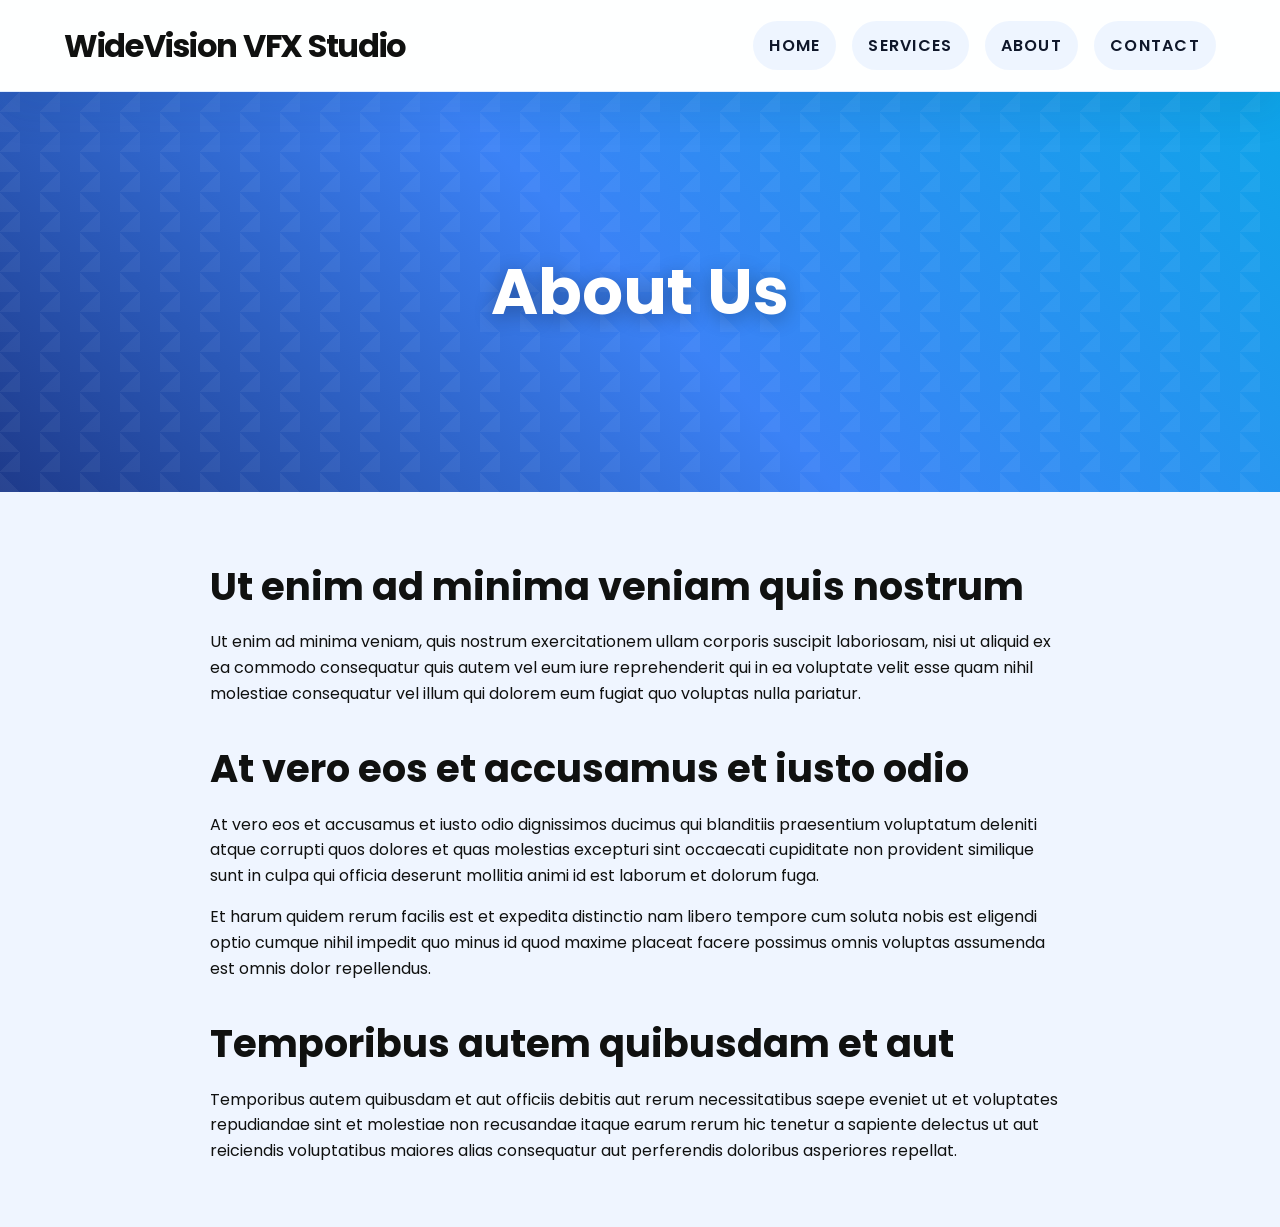
==== about.html @ 50a1d249 "Added content to about page and contact pages, added new services page added new dynamic elemenst to" ====
<!DOCTYPE html>
<html lang="en">
<head>
  <meta charset="UTF-8">
  <meta name="viewport" content="width=device-width, initial-scale=1.0">
  <title>About - WideVision VFX Studio</title>
  <link rel="stylesheet" href="style.css">
</head>
<body>
  <header class="site-header">
    <div class="header-container">
      <h1>WideVision VFX Studio</h1>
      <nav class="nav-menu">
        <ul>
          <li><a href="main.html">Home</a></li>
          <li><a href="services.html">Services</a></li>
          <li><a href="about.html">About</a></li>
          <li><a href="contact.html">Contact</a></li>
        </ul>
      </nav>
    </div>
  </header>

  <section class="hero-section about-hero">
    <div class="hero-pattern"></div>
    <div class="hero-content">
      <h1>About Us</h1>
    </div>
  </section>

  <div class="main-container">
    <section class="content-section">
      <h2>Ut enim ad minima veniam quis nostrum</h2>
      <p>Ut enim ad minima veniam, quis nostrum exercitationem ullam corporis suscipit laboriosam, nisi ut aliquid ex ea commodo consequatur quis autem vel eum iure reprehenderit qui in ea voluptate velit esse quam nihil molestiae consequatur vel illum qui dolorem eum fugiat quo voluptas nulla pariatur.</p>
    </section>

    <section class="content-section">
      <h2>At vero eos et accusamus et iusto odio</h2>
      <p>At vero eos et accusamus et iusto odio dignissimos ducimus qui blanditiis praesentium voluptatum deleniti atque corrupti quos dolores et quas molestias excepturi sint occaecati cupiditate non provident similique sunt in culpa qui officia deserunt mollitia animi id est laborum et dolorum fuga.</p>
      <p>Et harum quidem rerum facilis est et expedita distinctio nam libero tempore cum soluta nobis est eligendi optio cumque nihil impedit quo minus id quod maxime placeat facere possimus omnis voluptas assumenda est omnis dolor repellendus.</p>
    </section>

    <section class="content-section">
      <h2>Temporibus autem quibusdam et aut</h2>
      <p>Temporibus autem quibusdam et aut officiis debitis aut rerum necessitatibus saepe eveniet ut et voluptates repudiandae sint et molestiae non recusandae itaque earum rerum hic tenetur a sapiente delectus ut aut reiciendis voluptatibus maiores alias consequatur aut perferendis doloribus asperiores repellat.</p>
    </section>
  </div>
</body>
</html>
---- style.css ----
/* Base stylesheet for main.html */

@import url('https://fonts.googleapis.com/css2?family=Poppins:wght@400;500;600;700&display=swap');

/* Global page settings */
:root {
  --bg-color: #EFF5FF;
  --text-color: #101110;
  --accent-color: #3b82f6;
  --surface-color: #ffffff;
  --surface-soft: #f8fbff;
  --border-color: #d6e4f0;
}

/* Reset margins and set base font */
html {
  box-sizing: border-box;
}
*, *::before, *::after {
  box-sizing: inherit;
}

body {
  margin: 0;
  font-family: 'Poppins', system-ui, -apple-system, BlinkMacSystemFont, "Segoe UI", sans-serif;
  line-height: 1.6;
  background: var(--bg-color);
  color: var(--text-color);
  min-height: 100vh;
}

/* Header with title and navigation */
.site-header {
  position: sticky;
  top: 0;
  z-index: 20;
  background: rgba(255, 255, 255, 0.92);
  backdrop-filter: saturate(180%) blur(16px);
  border-bottom: 1px solid rgba(59, 130, 246, 0.15);
  box-shadow: 0 20px 40px rgba(16, 42, 67, 0.08);
}

.content-section {
  margin-bottom: 2rem;
}

.content-section h2 {
  font-size: clamp(1.75rem, 3vw, 2.5rem);
  margin-bottom: 0.75rem;
}



.header-container {
  max-width: 1200px;
  margin: 0 auto;
  padding: 1.25rem 1.5rem;
  display: flex;
  justify-content: space-between;
  align-items: center;
  gap: 1.5rem;
}

.site-header h1 {
  margin: 0;
  font-size: clamp(1.9rem, 2.5vw, 2.7rem);
  font-weight: 700;
  letter-spacing: -0.04em;
}

/* Navigation menu */
.nav-menu ul {
  list-style: none;
  margin: 0;
  padding: 0;
  display: flex;
  gap: 1rem;
  flex-wrap: wrap;
}

.nav-menu a {
  display: inline-flex;
  align-items: center;
  padding: 0.75rem 1rem;
  border-radius: 999px;
  font-weight: 600;
  text-transform: uppercase;
  letter-spacing: 0.08em;
  color: #0f172a;
  background: rgba(59, 130, 246, 0.08);
  transition: transform 0.2s ease, background-color 0.2s ease, color 0.2s ease;
}

.nav-menu a:hover,
.nav-menu a:focus {
  color: var(--accent-color);
  background: rgba(59, 130, 246, 0.16);
  transform: translateY(-1px);
  text-decoration: none;
}

.nav-menu a:active {
  transform: translateY(0);
}

/* Full-width video section */
.video-section {
  width: 100%;
  background: #000;
  padding: 0;
  margin: 0;
}

.video-section video {
  display: block;
  width: 100%;
  height: auto;
}

/* Hero sections with unique visuals */
.hero-section {
  position: relative;
  width: 100%;
  height: 400px;
  display: flex;
  align-items: center;
  justify-content: center;
  overflow: hidden;
  margin: 0;
  padding: 0;
}

.hero-content {
  position: relative;
  z-index: 2;
  text-align: center;
}

.hero-content h1 {
  color: white;
  font-size: clamp(2.5rem, 6vw, 4rem);
  text-shadow: 0 4px 20px rgba(0, 0, 0, 0.3);
  margin: 0;
}

/* Services page gradient */
.services-hero {
  background: linear-gradient(135deg, #667eea 0%, #764ba2 50%, #f093fb 100%);
}

.services-hero .hero-gradient {
  position: absolute;
  top: 0;
  left: 0;
  width: 100%;
  height: 100%;
  background: 
    radial-gradient(circle at 20% 50%, rgba(255,255,255,0.1) 0%, transparent 50%),
    radial-gradient(circle at 80% 80%, rgba(255,255,255,0.1) 0%, transparent 50%);
  animation: float 6s ease-in-out infinite;
}

/* About page pattern */
.about-hero {
  background: linear-gradient(45deg, #1e3a8a 0%, #3b82f6 50%, #0ea5e9 100%);
}

.about-hero .hero-pattern {
  position: absolute;
  top: 0;
  left: 0;
  width: 100%;
  height: 100%;
  background-image: 
    linear-gradient(45deg, rgba(255,255,255,0.05) 25%, transparent 25%),
    linear-gradient(-45deg, rgba(255,255,255,0.05) 25%, transparent 25%);
  background-size: 40px 40px;
  background-position: 0 0, 20px 20px;
  animation: slide 20s linear infinite;
}

/* Contact page mesh gradient */
.contact-hero {
  background: linear-gradient(135deg, #f093fb 0%, #f5576c 50%, #4facfe 100%);
}

.contact-hero .hero-mesh {
  position: absolute;
  top: 0;
  left: 0;
  width: 100%;
  height: 100%;
  background: 
    radial-gradient(circle at 25% 25%, rgba(255,255,255,0.15) 0%, transparent 50%),
    radial-gradient(circle at 75% 75%, rgba(255,255,255,0.15) 0%, transparent 50%),
    radial-gradient(circle at 50% 50%, rgba(0,0,0,0.1) 0%, transparent 40%);
  animation: pulse 8s ease-in-out infinite;
}

/* Animations */
@keyframes float {
  0%, 100% { transform: translateY(0px); }
  50% { transform: translateY(-20px); }
}

@keyframes slide {
  0% { background-position: 0 0, 20px 20px; }
  100% { background-position: 40px 40px, 60px 60px; }
}

@keyframes pulse {
  0%, 100% { opacity: 1; }
  50% { opacity: 0.95; }
}

/* Page container for centered content */
.main-container {
  max-width: 900px;
  margin: 0 auto;
  padding: 2rem 1.25rem;
}

/* Heading styles */
h1 {
  font-size: clamp(2rem, 4vw, 3rem);
  margin-top: 0;
  margin-bottom: 0.75rem;
}

p {
  margin-top: 0;
  margin-bottom: 1rem;
}

/* Example card section */
.card {
  background: var(--surface-color);
  border: 1px solid var(--border-color);
  border-radius: 16px;
  box-shadow: 0 8px 24px rgba(16, 42, 67, 0.08);
  padding: 1.5rem;
}

/* Link styling */
a {
  color: var(--accent-color);
  text-decoration: none;
}
a:hover,
a:focus {
  text-decoration: underline;
}

/* Utility helpers: add more as needed */
.text-center {
  text-align: center;
}

/* Add new section styles by using a class name and a comment */
/* Example: .new-section { ... } */
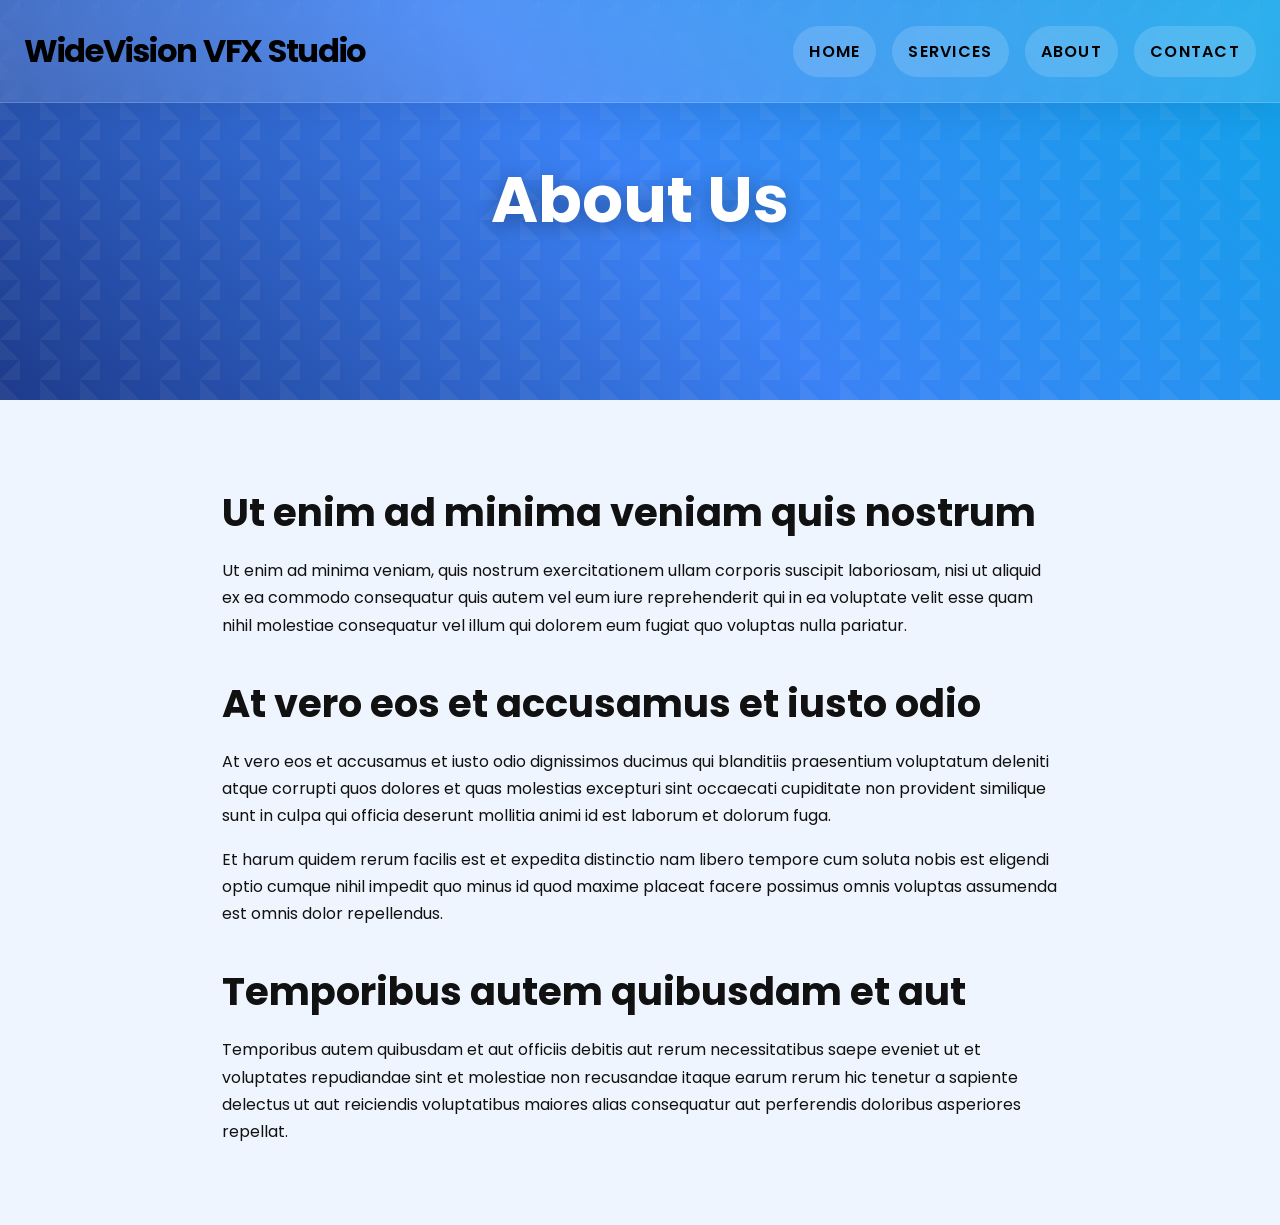
==== commit 825cff64: "added an actual background video to the website changed the quote font fixed spacing and made genera" ====
--- a/about.html
+++ b/about.html
@@ -45,5 +45,6 @@
       <p>Temporibus autem quibusdam et aut officiis debitis aut rerum necessitatibus saepe eveniet ut et voluptates repudiandae sint et molestiae non recusandae itaque earum rerum hic tenetur a sapiente delectus ut aut reiciendis voluptatibus maiores alias consequatur aut perferendis doloribus asperiores repellat.</p>
     </section>
   </div>
+  <script src="script.js"></script>
 </body>
 </html>
--- a/style.css
+++ b/style.css
@@ -1,6 +1,8 @@
 /* Base stylesheet for main.html */
 
 @import url('https://fonts.googleapis.com/css2?family=Poppins:wght@400;500;600;700&display=swap');
+@import url('https://fonts.googleapis.com/css2?family=Montserrat:wght@400;600;700;800&display=swap');
+@import url('https://fonts.googleapis.com/css2?family=Merriweather:ital,wght@0,400;0,700;1,400&display=swap');
 
 /* Global page settings */
 :root {
@@ -23,7 +25,7 @@
 body {
   margin: 0;
   font-family: 'Poppins', system-ui, -apple-system, BlinkMacSystemFont, "Segoe UI", sans-serif;
-  line-height: 1.6;
+  line-height: 1.7;
   background: var(--bg-color);
   color: var(--text-color);
   min-height: 100vh;
@@ -31,13 +33,16 @@
 
 /* Header with title and navigation */
 .site-header {
-  position: sticky;
-  top: 0;
+  position: fixed;
+  top: 0;
+  left: 0;
+  right: 0;
   z-index: 20;
-  background: rgba(255, 255, 255, 0.92);
-  backdrop-filter: saturate(180%) blur(16px);
-  border-bottom: 1px solid rgba(59, 130, 246, 0.15);
-  box-shadow: 0 20px 40px rgba(16, 42, 67, 0.08);
+  background: rgba(255, 255, 255, 0.12);
+  backdrop-filter: blur(12px);
+  border-bottom: 1px solid rgba(255, 255, 255, 0.18);
+  box-shadow: 0 10px 30px rgba(15, 23, 42, 0.08);
+  padding: 1.5rem 0;
 }
 
 .content-section {
@@ -52,13 +57,34 @@
 
 
 .header-container {
-  max-width: 1200px;
-  margin: 0 auto;
-  padding: 1.25rem 1.5rem;
+  width: 100%;
+  margin: 0;
+  padding: 0 1.5rem;
   display: flex;
   justify-content: space-between;
   align-items: center;
   gap: 1.5rem;
+}
+
+.brand {
+  display: flex;
+  align-items: center;
+  gap: 0.85rem;
+}
+
+.site-logo {
+  width: 52px;
+  height: auto;
+  display: block;
+}
+
+.nav-menu ul {
+  list-style: none;
+  margin: 0;
+  padding: 0;
+  display: flex;
+  gap: 1.8rem;
+  flex-wrap: wrap;
 }
 
 .site-header h1 {
@@ -66,6 +92,7 @@
   font-size: clamp(1.9rem, 2.5vw, 2.7rem);
   font-weight: 700;
   letter-spacing: -0.04em;
+  color: #000000;
 }
 
 /* Navigation menu */
@@ -86,15 +113,15 @@
   font-weight: 600;
   text-transform: uppercase;
   letter-spacing: 0.08em;
-  color: #0f172a;
-  background: rgba(59, 130, 246, 0.08);
+  color: #000000;
+  background: rgba(255, 255, 255, 0.15);
   transition: transform 0.2s ease, background-color 0.2s ease, color 0.2s ease;
 }
 
 .nav-menu a:hover,
 .nav-menu a:focus {
-  color: var(--accent-color);
-  background: rgba(59, 130, 246, 0.16);
+  color: #000000;
+  background: rgba(255, 255, 255, 0.25);
   transform: translateY(-1px);
   text-decoration: none;
 }
@@ -105,16 +132,60 @@
 
 /* Full-width video section */
 .video-section {
+  position: relative;
   width: 100%;
   background: #000;
   padding: 0;
   margin: 0;
+  display: flex;
+  align-items: center;
+  justify-content: center;
 }
 
 .video-section video {
   display: block;
   width: 100%;
   height: auto;
+}
+
+.video-overlay {
+  position: absolute;
+  top: 0;
+  left: 0;
+  width: 100%;
+  height: 100%;
+  display: flex;
+  align-items: center;
+  justify-content: flex-start;
+  pointer-events: none;
+  padding-left: 5%;
+}
+
+.overlay-text {
+  text-align: left;
+  color: #000000;
+  font-size: clamp(1.5rem, 5vw, 3rem);
+  font-weight: 900;
+  font-family: 'Montserrat', sans-serif;
+  text-shadow: 
+    -2px -2px 0 rgba(255, 255, 255, 0.6),
+    2px -2px 0 rgba(255, 255, 255, 0.6),
+    -2px 2px 0 rgba(255, 255, 255, 0.6),
+    2px 2px 0 rgba(255, 255, 255, 0.6),
+    0 4px 12px rgba(0, 0, 0, 0.3);
+  -webkit-text-stroke: 1px rgba(255, 255, 255, 0.4);
+  padding: 0;
+  max-width: 50%;
+  line-height: 1.6;
+  pointer-events: auto;
+  letter-spacing: 0.02em;
+}
+
+.overlay-text p {
+  margin: 0;
+  font-style: italic;
+  font-weight: 500;
+  font-family: Tahoma, sans-serif;
 }
 
 /* Hero sections with unique visuals */
@@ -217,14 +288,14 @@
 .main-container {
   max-width: 900px;
   margin: 0 auto;
-  padding: 2rem 1.25rem;
+  padding: 3rem 2rem;
 }
 
 /* Heading styles */
 h1 {
-  font-size: clamp(2rem, 4vw, 3rem);
+  font-size: clamp(2.25rem, 4vw, 3.2rem);
   margin-top: 0;
-  margin-bottom: 0.75rem;
+  margin-bottom: 1rem;
 }
 
 p {
@@ -251,6 +322,22 @@
   text-decoration: underline;
 }
 
+button,
+.button,
+.nav-menu a {
+  cursor: pointer;
+}
+
+.hover-active {
+  transform: translateY(-2px) scale(1.01);
+  box-shadow: 0 14px 28px rgba(0, 0, 0, 0.14);
+}
+
+.nav-menu a.hover-active {
+  background: rgba(59, 130, 246, 0.22);
+  color: #111827;
+}
+
 /* Utility helpers: add more as needed */
 .text-center {
   text-align: center;
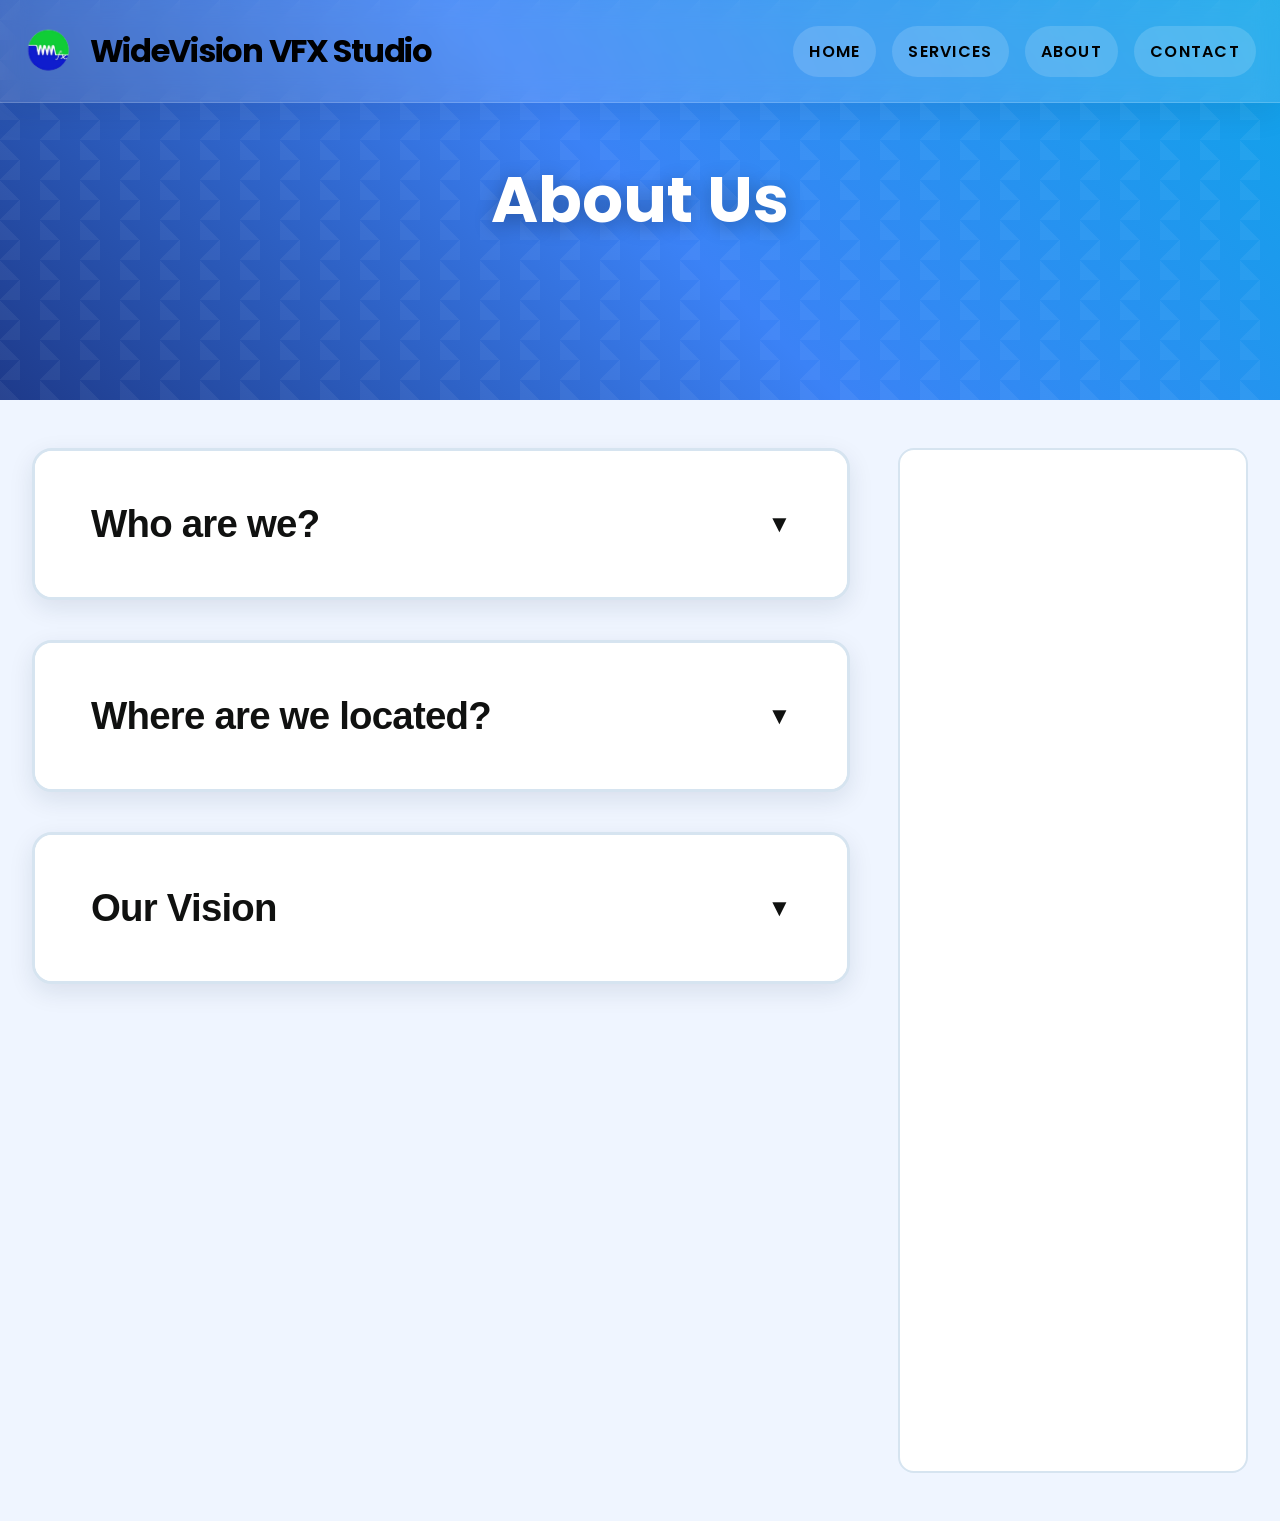
==== commit 7aa6a04b: "made large changes to about section added dropdowns added video graphic updated the colors of the qu" ====
--- a/about.html
+++ b/about.html
@@ -9,7 +9,10 @@
 <body>
   <header class="site-header">
     <div class="header-container">
-      <h1>WideVision VFX Studio</h1>
+      <div class="brand">
+        <img src="logo.png" alt="WideVision logo" class="site-logo">
+        <h1>WideVision VFX Studio</h1>
+      </div>
       <nav class="nav-menu">
         <ul>
           <li><a href="main.html">Home</a></li>
@@ -29,21 +32,46 @@
   </section>
 
   <div class="main-container">
-    <section class="content-section">
-      <h2>Ut enim ad minima veniam quis nostrum</h2>
-      <p>Ut enim ad minima veniam, quis nostrum exercitationem ullam corporis suscipit laboriosam, nisi ut aliquid ex ea commodo consequatur quis autem vel eum iure reprehenderit qui in ea voluptate velit esse quam nihil molestiae consequatur vel illum qui dolorem eum fugiat quo voluptas nulla pariatur.</p>
-    </section>
+    <div class="about-layout">
+      <div class="about-left">
+        <div class="accordion">
+          <div class="accordion-item">
+            <button class="accordion-header">Who are we?</button>
+            <div class="accordion-content">
+              <div class="accordion-body">
+                <p>WideVision VFX Studio is a visual effects company that specializes in creating stunning digital imagery for films and other media. Working with clients from around the world, we bring their visions to life through advanced techniques and technology.</p>
+              </div>
+            </div>
+          </div>
 
-    <section class="content-section">
-      <h2>At vero eos et accusamus et iusto odio</h2>
-      <p>At vero eos et accusamus et iusto odio dignissimos ducimus qui blanditiis praesentium voluptatum deleniti atque corrupti quos dolores et quas molestias excepturi sint occaecati cupiditate non provident similique sunt in culpa qui officia deserunt mollitia animi id est laborum et dolorum fuga.</p>
-      <p>Et harum quidem rerum facilis est et expedita distinctio nam libero tempore cum soluta nobis est eligendi optio cumque nihil impedit quo minus id quod maxime placeat facere possimus omnis voluptas assumenda est omnis dolor repellendus.</p>
-    </section>
+          <div class="accordion-item">
+            <button class="accordion-header">Where are we located?</button>
+            <div class="accordion-content">
+              <div class="accordion-body">
+                <p>WideVision VFX Studio is headquarted with a head branch in Chennai, Tamil Nadu. We have a secondary branch in Coimbatore, Tamil Nadu.</p>
+                <p>From the heart of Tamil Nadu, we serve clients across the entire world with beautiful visual effects.</p>
+              </div>
+            </div>
+          </div>
 
-    <section class="content-section">
-      <h2>Temporibus autem quibusdam et aut</h2>
-      <p>Temporibus autem quibusdam et aut officiis debitis aut rerum necessitatibus saepe eveniet ut et voluptates repudiandae sint et molestiae non recusandae itaque earum rerum hic tenetur a sapiente delectus ut aut reiciendis voluptatibus maiores alias consequatur aut perferendis doloribus asperiores repellat.</p>
-    </section>
+          <div class="accordion-item">
+            <button class="accordion-header">Our Vision</button>
+            <div class="accordion-content">
+              <div class="accordion-body">
+                <p>When we first started this company, we wanted to expand across the entire world of visual effects, including rotomachinery, preparatory work, paint work, 3d tracking, and camera tracking. Our current goals involve expanding to more vfx services and building a larger team. </p>
+                <p>Email: <a href="mailto:contact@example.com">contact@example.com</a></p>
+              </div>
+            </div>
+          </div>
+        </div>
+      </div>
+      <div class="about-right">
+        <video autoplay muted loop playsinline>
+          <source src="aboutvideo.mp4" type="video/mp4">
+          Your browser does not support the video tag.
+        </video>
+      </div>
+    </div>
   </div>
   <script src="script.js"></script>
 </body>
--- a/style.css
+++ b/style.css
@@ -29,6 +29,11 @@
   background: var(--bg-color);
   color: var(--text-color);
   min-height: 100vh;
+}
+
+body > .video-section {
+  height: 100vh;
+  overflow: hidden;
 }
 
 /* Header with title and navigation */
@@ -43,6 +48,12 @@
   border-bottom: 1px solid rgba(255, 255, 255, 0.18);
   box-shadow: 0 10px 30px rgba(15, 23, 42, 0.08);
   padding: 1.5rem 0;
+  transition: padding 0.3s ease, box-shadow 0.3s ease;
+}
+
+.site-header.scrolled {
+  padding: 0.75rem 0;
+  box-shadow: 0 4px 20px rgba(15, 23, 42, 0.15);
 }
 
 .content-section {
@@ -134,18 +145,21 @@
 .video-section {
   position: relative;
   width: 100%;
+  height: 100vh;
   background: #000;
   padding: 0;
   margin: 0;
   display: flex;
   align-items: center;
   justify-content: center;
+  overflow: hidden;
 }
 
 .video-section video {
   display: block;
   width: 100%;
-  height: auto;
+  height: 100%;
+  object-fit: cover;
 }
 
 .video-overlay {
@@ -163,17 +177,11 @@
 
 .overlay-text {
   text-align: left;
-  color: #000000;
+  color: #e8e8e8;
   font-size: clamp(1.5rem, 5vw, 3rem);
   font-weight: 900;
-  font-family: 'Montserrat', sans-serif;
-  text-shadow: 
-    -2px -2px 0 rgba(255, 255, 255, 0.6),
-    2px -2px 0 rgba(255, 255, 255, 0.6),
-    -2px 2px 0 rgba(255, 255, 255, 0.6),
-    2px 2px 0 rgba(255, 255, 255, 0.6),
-    0 4px 12px rgba(0, 0, 0, 0.3);
-  -webkit-text-stroke: 1px rgba(255, 255, 255, 0.4);
+  font-family: 'Poppins', sans-serif;
+  -webkit-text-stroke: 4px rgba(255, 255, 255, 0.8);
   padding: 0;
   max-width: 50%;
   line-height: 1.6;
@@ -286,9 +294,57 @@
 
 /* Page container for centered content */
 .main-container {
-  max-width: 900px;
+  max-width: 100%;
   margin: 0 auto;
   padding: 3rem 2rem;
+}
+
+/* About page layout */
+.about-layout {
+  display: grid;
+  grid-template-columns: 7fr 3fr;
+  gap: 3rem;
+  align-items: flex-start;
+  width: 100%;
+}
+
+.about-left {
+  width: 100%;
+}
+
+.about-right {
+  width: 100%;
+  height: 1025px;
+  aspect-ratio: 9 / 16;
+  background: var(--surface-color);
+  border: 2px solid var(--border-color);
+  border-radius: 16px;
+  overflow: hidden;
+  transition: box-shadow 0.3s ease, border-color 0.3s ease, transform 0.3s ease;
+}
+
+.about-right:hover {
+  box-shadow: 0 16px 40px rgba(16, 42, 67, 0.18);
+  border-color: var(--accent-color);
+  transform: translateY(-2px);
+}
+
+.about-right video {
+  width: 100%;
+  height: 100%;
+  object-fit: cover;
+  display: block;
+}
+
+@media (max-width: 1024px) {
+  .about-layout {
+    grid-template-columns: 1fr;
+    align-items: stretch;
+  }
+  
+  .about-right {
+    min-height: 400px;
+  }
 }
 
 /* Heading styles */
@@ -343,5 +399,85 @@
   text-align: center;
 }
 
+/* Accordion styles */
+.accordion {
+  width: 100%;
+}
+
+.accordion-item {
+  margin-bottom: 2.5rem;
+  border: 3px solid var(--border-color);
+  border-radius: 20px;
+  overflow: hidden;
+  background: var(--surface-color);
+  box-shadow: 0 8px 24px rgba(16, 42, 67, 0.1);
+  transition: box-shadow 0.3s ease, border-color 0.3s ease, transform 0.3s ease;
+}
+
+.accordion-item:hover {
+  box-shadow: 0 16px 40px rgba(16, 42, 67, 0.18);
+  border-color: var(--accent-color);
+  transform: translateY(-2px);
+}
+
+.accordion-header {
+  width: 100%;
+  padding: 3rem 3.5rem;
+  font-size: clamp(1.75rem, 3vw, 2.5rem);
+  font-weight: 700;
+  text-align: left;
+  background: var(--surface-color);
+  border: none;
+  cursor: pointer;
+  display: flex;
+  justify-content: space-between;
+  align-items: center;
+  transition: background-color 0.3s ease, color 0.3s ease;
+  color: var(--text-color);
+  letter-spacing: -0.02em;
+  line-height: 1.3;
+}
+
+.accordion-header:hover {
+}
+
+.accordion-header::after {
+  content: '▼';
+  display: inline-block;
+  font-size: 1.5rem;
+  transition: transform 0.4s cubic-bezier(0.4, 0.0, 0.2, 1);
+  margin-left: 2rem;
+  flex-shrink: 0;
+}
+
+.accordion-content {
+  max-height: 0;
+  overflow: hidden;
+  transition: max-height 0.5s cubic-bezier(0.4, 0.0, 0.2, 1);
+}
+
+.accordion-content.open {
+  max-height: 2000px;
+}
+
+.accordion-body {
+  padding: 0 3.5rem 2.5rem 3.5rem;
+  font-size: 1.25rem;
+  line-height: 1.85;
+  color: var(--text-color);
+}
+
+.accordion-body p {
+  margin-bottom: 1.5rem;
+}
+
+.accordion-body p:last-child {
+  margin-bottom: 0;
+}
+
+.accordion-item.open .accordion-header::after {
+  transform: rotate(180deg);
+}
+
 /* Add new section styles by using a class name and a comment */
 /* Example: .new-section { ... } */
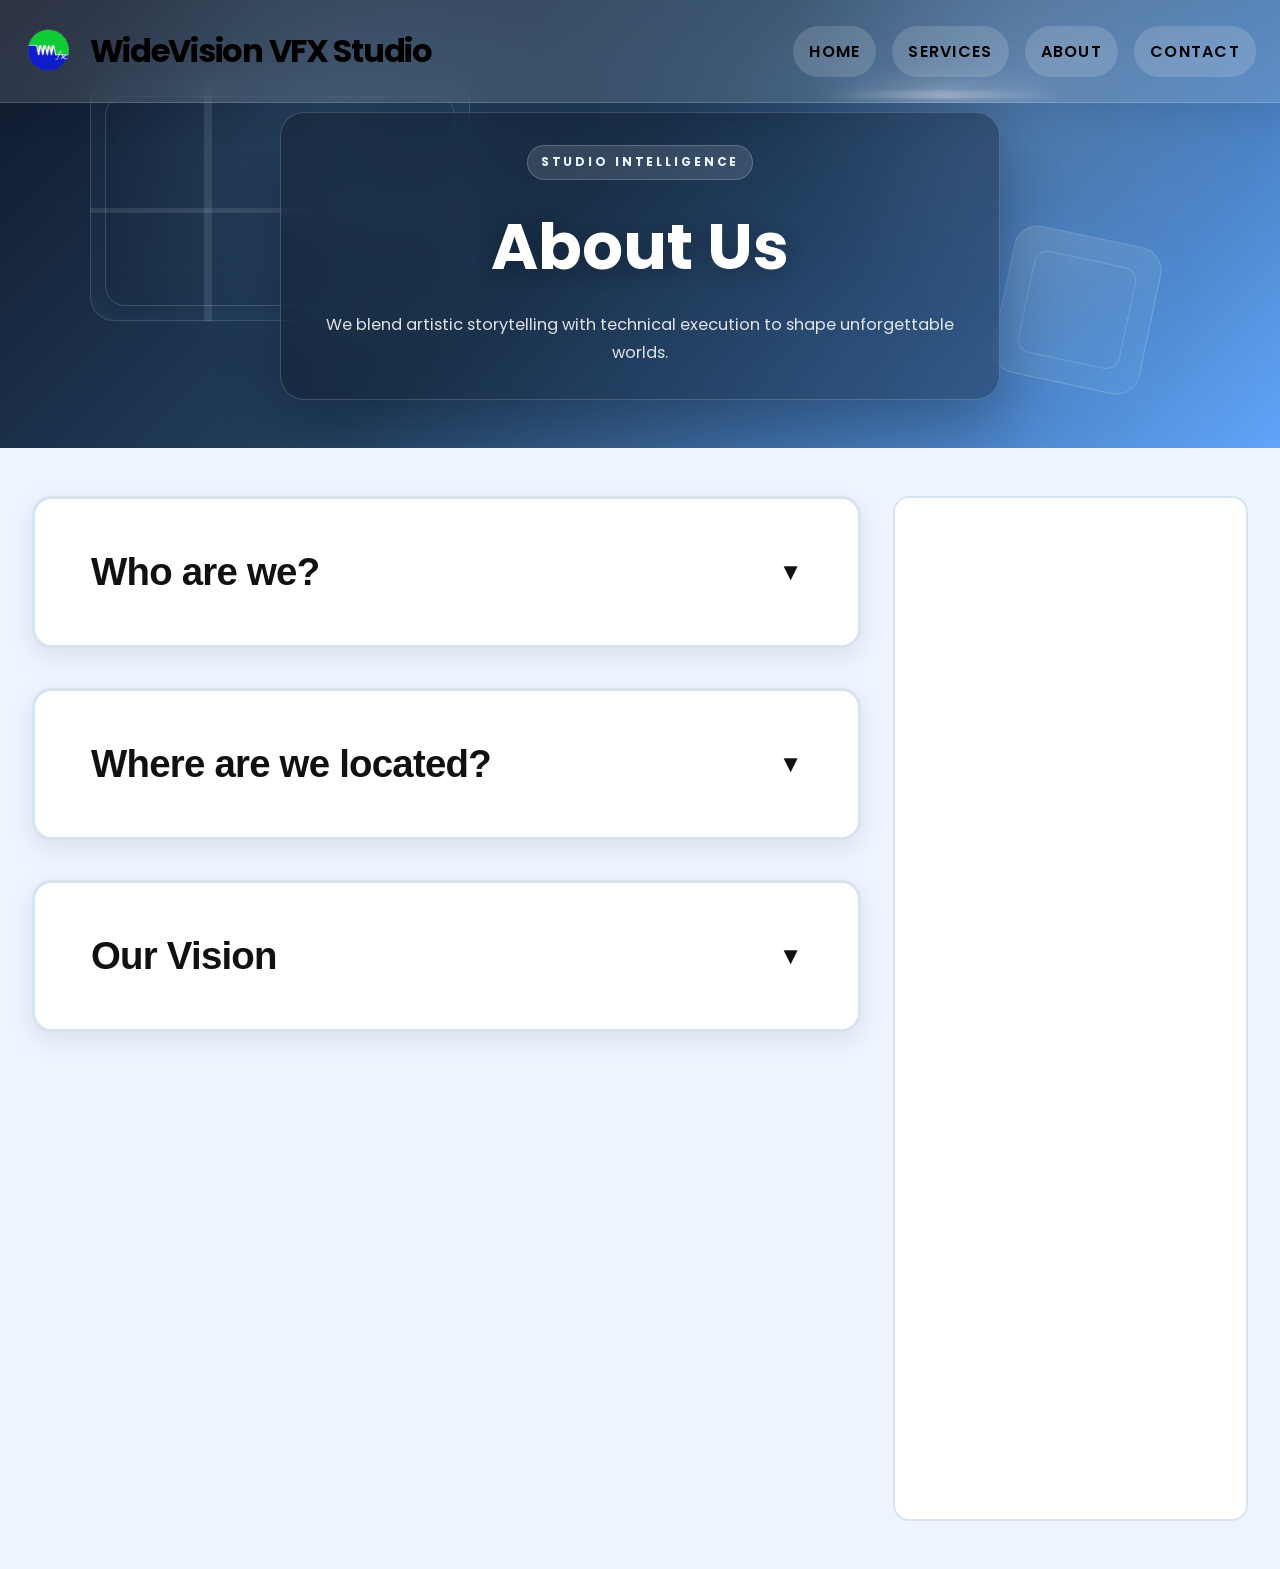
==== commit 076dd1b2: "updated services page and all headers nav bar shrinks more graphics in headers services page looks m" ====
--- a/about.html
+++ b/about.html
@@ -25,9 +25,13 @@
   </header>
 
   <section class="hero-section about-hero">
-    <div class="hero-pattern"></div>
+    <div class="hero-graphic hero-circuit"></div>
+    <div class="hero-graphic hero-core"></div>
+    <div class="hero-graphic hero-scan"></div>
     <div class="hero-content">
+      <span class="hero-badge">Studio Intelligence</span>
       <h1>About Us</h1>
+      <p>We blend artistic storytelling with technical execution to shape unforgettable worlds.</p>
     </div>
   </section>
 
--- a/style.css
+++ b/style.css
@@ -48,20 +48,34 @@
   border-bottom: 1px solid rgba(255, 255, 255, 0.18);
   box-shadow: 0 10px 30px rgba(15, 23, 42, 0.08);
   padding: 1.5rem 0;
-  transition: padding 0.3s ease, box-shadow 0.3s ease;
+  transition: padding 0.3s ease, box-shadow 0.3s ease, transform 0.3s ease;
 }
 
 .site-header.scrolled {
-  padding: 0.75rem 0;
-  box-shadow: 0 4px 20px rgba(15, 23, 42, 0.15);
+  padding: 0.2rem 0;
+  transform: translateY(-4px);
+  box-shadow: 0 8px 28px rgba(15, 23, 42, 0.22);
+}
+
+.site-header.scrolled .site-logo {
+  width: 40px;
+}
+
+.site-header.scrolled h1 {
+  font-size: clamp(1.35rem, 2vw, 1.8rem);
+}
+
+.site-header.scrolled .nav-menu a {
+  padding: 0.45rem 0.75rem;
+  font-size: 0.82rem;
 }
 
 .content-section {
-  margin-bottom: 2rem;
+  margin: 0;
 }
 
 .content-section h2 {
-  font-size: clamp(1.75rem, 3vw, 2.5rem);
+  font-size: clamp(1.5rem, 2.2vw, 2.1rem);
   margin-bottom: 0.75rem;
 }
 
@@ -200,80 +214,243 @@
 .hero-section {
   position: relative;
   width: 100%;
-  height: 400px;
+  min-height: 420px;
   display: flex;
   align-items: center;
   justify-content: center;
   overflow: hidden;
   margin: 0;
-  padding: 0;
+  padding: 7rem 2rem 3rem;
+  isolation: isolate;
 }
 
 .hero-content {
   position: relative;
-  z-index: 2;
+  z-index: 3;
   text-align: center;
+  max-width: 720px;
+  padding: 2rem 2.4rem;
+  border-radius: 24px;
+  border: 1px solid rgba(255, 255, 255, 0.18);
+  background: rgba(4, 10, 24, 0.32);
+  backdrop-filter: blur(18px);
+  box-shadow: 0 24px 60px rgba(2, 8, 23, 0.28);
+}
+
+.hero-badge {
+  display: inline-block;
+  margin-bottom: 0.8rem;
+  padding: 0.4rem 0.8rem;
+  border-radius: 999px;
+  background: rgba(255, 255, 255, 0.12);
+  border: 1px solid rgba(255, 255, 255, 0.2);
+  font-size: 0.75rem;
+  letter-spacing: 0.24em;
+  text-transform: uppercase;
+  font-weight: 700;
+  color: #eaf7ff;
 }
 
 .hero-content h1 {
   color: white;
-  font-size: clamp(2.5rem, 6vw, 4rem);
-  text-shadow: 0 4px 20px rgba(0, 0, 0, 0.3);
-  margin: 0;
-}
-
-/* Services page gradient */
+  font-size: clamp(2.4rem, 5vw, 4rem);
+  text-shadow: 0 4px 20px rgba(0, 0, 0, 0.24);
+  margin: 0 0 0.6rem;
+}
+
+.hero-content p {
+  margin: 0;
+  color: rgba(255, 255, 255, 0.86);
+  font-size: 1.02rem;
+}
+
+.parallax-layer {
+  transform: translate3d(0, 0, 0);
+  will-change: transform;
+}
+
+.hero-graphic {
+  position: absolute;
+  pointer-events: none;
+  z-index: 1;
+}
+
+/* Services page tech card */
 .services-hero {
-  background: linear-gradient(135deg, #667eea 0%, #764ba2 50%, #f093fb 100%);
-}
-
-.services-hero .hero-gradient {
-  position: absolute;
-  top: 0;
-  left: 0;
-  width: 100%;
-  height: 100%;
-  background: 
-    radial-gradient(circle at 20% 50%, rgba(255,255,255,0.1) 0%, transparent 50%),
-    radial-gradient(circle at 80% 80%, rgba(255,255,255,0.1) 0%, transparent 50%);
-  animation: float 6s ease-in-out infinite;
-}
-
-/* About page pattern */
+  background:
+    radial-gradient(circle at 15% 20%, rgba(125, 211, 252, 0.16), transparent 24%),
+    radial-gradient(circle at 85% 20%, rgba(191, 219, 254, 0.18), transparent 22%),
+    linear-gradient(135deg, #0f172a 0%, #1e3a5f 42%, #3b82f6 100%);
+}
+
+.services-hero::before {
+  content: "";
+  position: absolute;
+  inset: 0;
+  background: linear-gradient(90deg, rgba(255,255,255,0.08) 1px, transparent 1px), linear-gradient(rgba(255,255,255,0.06) 1px, transparent 1px);
+  background-size: 56px 56px;
+  opacity: 0.24;
+  z-index: 1;
+}
+
+.services-hero .hero-grid {
+  right: 7%;
+  bottom: 10%;
+  width: 320px;
+  height: 220px;
+  border: 1px solid rgba(191, 219, 254, 0.24);
+  border-radius: 24px;
+  background: linear-gradient(90deg, rgba(191, 219, 254, 0.12) 1px, transparent 1px), linear-gradient(rgba(191, 219, 254, 0.12) 1px, transparent 1px);
+  background-size: 32px 32px;
+  box-shadow: inset 0 0 0 1px rgba(255, 255, 255, 0.08), 0 0 50px rgba(125, 211, 252, 0.12);
+  transform: rotate(-12deg);
+}
+
+.services-hero .hero-node {
+  left: 10%;
+  top: 22%;
+  width: 120px;
+  height: 120px;
+  border-radius: 50%;
+  border: 1px solid rgba(255, 255, 255, 0.24);
+  background: radial-gradient(circle, rgba(255,255,255,0.18), rgba(125, 211, 252, 0.08) 35%, transparent 70%);
+  box-shadow: 0 0 60px rgba(125, 211, 252, 0.12);
+}
+
+.services-hero .hero-ring {
+  left: 16%;
+  bottom: 9%;
+  width: 220px;
+  height: 220px;
+  border: 1px solid rgba(255, 255, 255, 0.16);
+  border-radius: 50%;
+  box-shadow: inset 0 0 40px rgba(125, 211, 252, 0.08);
+}
+
+.services-hero .hero-ring::before {
+  content: "";
+  position: absolute;
+  inset: 16px;
+  border: 1px dashed rgba(255, 255, 255, 0.16);
+  border-radius: 50%;
+  animation: spin 12s linear infinite;
+}
+
+/* About page tech card */
 .about-hero {
-  background: linear-gradient(45deg, #1e3a8a 0%, #3b82f6 50%, #0ea5e9 100%);
-}
-
-.about-hero .hero-pattern {
-  position: absolute;
-  top: 0;
-  left: 0;
-  width: 100%;
-  height: 100%;
-  background-image: 
-    linear-gradient(45deg, rgba(255,255,255,0.05) 25%, transparent 25%),
-    linear-gradient(-45deg, rgba(255,255,255,0.05) 25%, transparent 25%);
-  background-size: 40px 40px;
-  background-position: 0 0, 20px 20px;
-  animation: slide 20s linear infinite;
-}
-
-/* Contact page mesh gradient */
+  background:
+    radial-gradient(circle at 25% 30%, rgba(125, 211, 252, 0.12), transparent 24%),
+    radial-gradient(circle at 80% 20%, rgba(191, 219, 254, 0.14), transparent 22%),
+    linear-gradient(135deg, #0f172a 0%, #23415f 45%, #60a5fa 100%);
+}
+
+.about-hero::before {
+  content: "";
+  position: absolute;
+  inset: 0;
+  background: repeating-linear-gradient(90deg, rgba(255,255,255,0.06) 0 1px, transparent 1px 60px), repeating-linear-gradient(0deg, rgba(255,255,255,0.05) 0 1px, transparent 1px 60px);
+  opacity: 0.2;
+  z-index: 1;
+}
+
+.about-hero .hero-circuit {
+  left: 7%;
+  top: 18%;
+  width: 380px;
+  height: 240px;
+  border: 1px solid rgba(191, 219, 254, 0.2);
+  border-radius: 24px;
+  background: linear-gradient(90deg, transparent 0 30%, rgba(255,255,255,0.1) 30% 32%, transparent 32% 100%), linear-gradient(0deg, transparent 0 45%, rgba(255,255,255,0.1) 45% 47%, transparent 47% 100%);
+  box-shadow: inset 0 0 30px rgba(125, 211, 252, 0.08);
+}
+
+.about-hero .hero-circuit::before {
+  content: "";
+  position: absolute;
+  inset: 14px;
+  border-radius: 20px;
+  border: 1px solid rgba(255, 255, 255, 0.16);
+}
+
+.about-hero .hero-core {
+  right: 10%;
+  bottom: 14%;
+  width: 150px;
+  height: 150px;
+  border-radius: 24px;
+  border: 1px solid rgba(255, 255, 255, 0.16);
+  background: linear-gradient(135deg, rgba(255,255,255,0.12), rgba(125, 211, 252, 0.06));
+  box-shadow: 0 0 40px rgba(96, 165, 250, 0.12);
+  transform: rotate(12deg);
+}
+
+.about-hero .hero-core::before {
+  content: "";
+  position: absolute;
+  inset: 22px;
+  border-radius: 14px;
+  border: 1px solid rgba(255, 255, 255, 0.16);
+}
+
+.about-hero .hero-scan {
+  right: 17%;
+  top: 20%;
+  width: 240px;
+  height: 8px;
+  background: linear-gradient(90deg, transparent, rgba(255,255,255,0.8), transparent);
+  filter: blur(1px);
+  animation: scan 4s linear infinite;
+}
+
+/* Contact page tech card */
 .contact-hero {
-  background: linear-gradient(135deg, #f093fb 0%, #f5576c 50%, #4facfe 100%);
-}
-
-.contact-hero .hero-mesh {
-  position: absolute;
-  top: 0;
-  left: 0;
-  width: 100%;
-  height: 100%;
-  background: 
-    radial-gradient(circle at 25% 25%, rgba(255,255,255,0.15) 0%, transparent 50%),
-    radial-gradient(circle at 75% 75%, rgba(255,255,255,0.15) 0%, transparent 50%),
-    radial-gradient(circle at 50% 50%, rgba(0,0,0,0.1) 0%, transparent 40%);
-  animation: pulse 8s ease-in-out infinite;
+  background:
+    radial-gradient(circle at 15% 20%, rgba(191, 219, 254, 0.14), transparent 22%),
+    radial-gradient(circle at 80% 20%, rgba(125, 211, 252, 0.12), transparent 24%),
+    linear-gradient(135deg, #0d1b2a 0%, #23415f 45%, #93c5fd 100%);
+}
+
+.contact-hero::before {
+  content: "";
+  position: absolute;
+  inset: 0;
+  background: linear-gradient(90deg, rgba(255,255,255,0.08) 1px, transparent 1px), linear-gradient(rgba(255,255,255,0.05) 1px, transparent 1px);
+  background-size: 42px 42px;
+  opacity: 0.2;
+  z-index: 1;
+}
+
+.contact-hero .hero-contact-panel {
+  left: 7%;
+  bottom: 12%;
+  width: 320px;
+  height: 220px;
+  border: 1px solid rgba(186, 230, 253, 0.2);
+  border-radius: 24px;
+  background: linear-gradient(135deg, rgba(255,255,255,0.1), rgba(147, 197, 253, 0.06));
+  box-shadow: inset 0 0 32px rgba(191, 219, 254, 0.08), 0 0 40px rgba(125, 211, 252, 0.1);
+  transform: rotate(-10deg);
+}
+
+.contact-hero .hero-contact-orb {
+  right: 9%;
+  top: 20%;
+  width: 140px;
+  height: 140px;
+  border-radius: 50%;
+  border: 1px solid rgba(255, 255, 255, 0.2);
+  background: radial-gradient(circle, rgba(255,255,255,0.18), rgba(147, 197, 253, 0.08) 30%, transparent 70%);
+  box-shadow: 0 0 50px rgba(125, 211, 252, 0.12);
+}
+
+.contact-hero .hero-contact-line {
+  right: 18%;
+  bottom: 16%;
+  width: 230px;
+  height: 8px;
+  border-radius: 999px;
+  background: linear-gradient(90deg, transparent, rgba(255,255,255,0.8), transparent);
+  animation: scan 5s linear infinite;
 }
 
 /* Animations */
@@ -290,6 +467,17 @@
 @keyframes pulse {
   0%, 100% { opacity: 1; }
   50% { opacity: 0.95; }
+}
+
+@keyframes spin {
+  from { transform: rotate(0deg); }
+  to { transform: rotate(360deg); }
+}
+
+@keyframes scan {
+  0% { transform: translateX(40px); opacity: 0; }
+  40% { opacity: 1; }
+  100% { transform: translateX(-240px); opacity: 0; }
 }
 
 /* Page container for centered content */
@@ -299,13 +487,33 @@
   padding: 3rem 2rem;
 }
 
+.main-container > .content-section {
+  min-height: 220px;
+  padding: 1.6rem 1.8rem;
+  border-radius: 24px;
+  border: 1px solid rgba(15, 23, 42, 0.08);
+  background: linear-gradient(135deg, rgba(255,255,255,0.96), rgba(239, 245, 255, 0.95));
+  box-shadow: 0 12px 30px rgba(15, 23, 42, 0.06);
+  display: flex;
+  flex-direction: column;
+  justify-content: flex-start;
+  transition: transform 0.25s ease, box-shadow 0.25s ease;
+}
+
+.main-container > .content-section:hover {
+  transform: translateY(-4px);
+  box-shadow: 0 16px 34px rgba(15, 23, 42, 0.1);
+}
+
 /* About page layout */
 .about-layout {
   display: grid;
-  grid-template-columns: 7fr 3fr;
-  gap: 3rem;
+  grid-template-columns: minmax(0, 1.4fr) minmax(280px, 0.6fr);
+  gap: 2rem;
   align-items: flex-start;
   width: 100%;
+  max-width: 1400px;
+  margin: 0 auto;
 }
 
 .about-left {
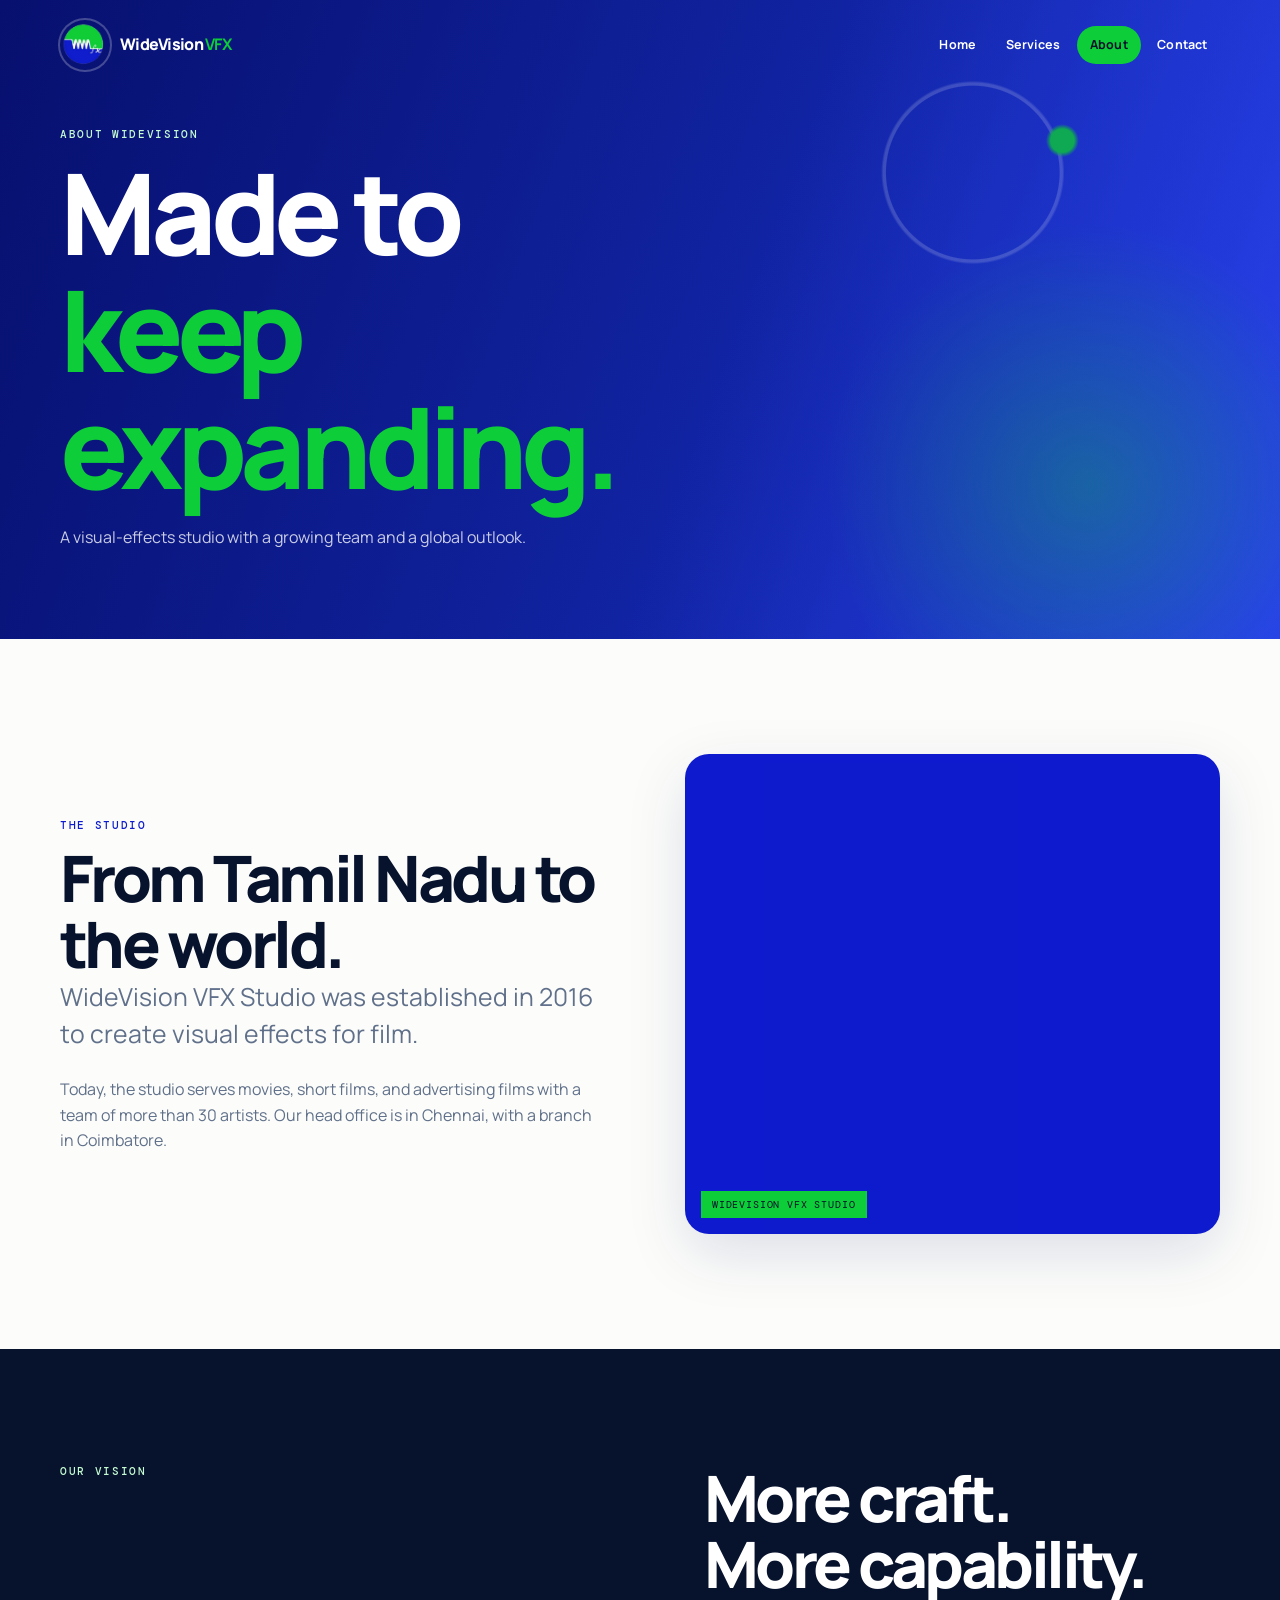
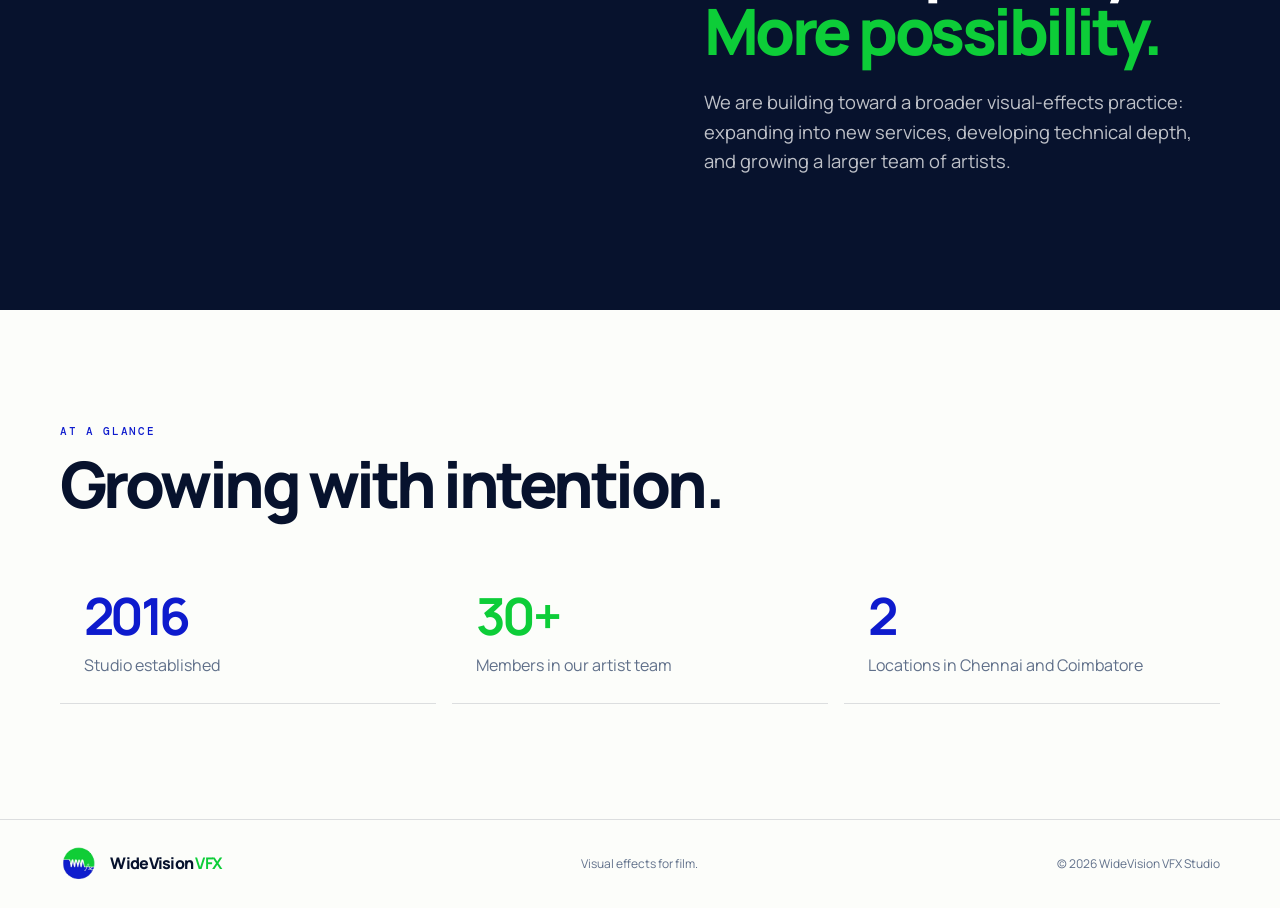
==== commit 79a85918: "Overhauled the website's design and functionality, including updates to HTML, CSS, and JavaScript fi" ====
--- a/about.html
+++ b/about.html
@@ -1,82 +1,6 @@
-<!DOCTYPE html>
+<!doctype html>
 <html lang="en">
-<head>
-  <meta charset="UTF-8">
-  <meta name="viewport" content="width=device-width, initial-scale=1.0">
-  <title>About - WideVision VFX Studio</title>
-  <link rel="stylesheet" href="style.css">
-</head>
-<body>
-  <header class="site-header">
-    <div class="header-container">
-      <div class="brand">
-        <img src="logo.png" alt="WideVision logo" class="site-logo">
-        <h1>WideVision VFX Studio</h1>
-      </div>
-      <nav class="nav-menu">
-        <ul>
-          <li><a href="main.html">Home</a></li>
-          <li><a href="services.html">Services</a></li>
-          <li><a href="about.html">About</a></li>
-          <li><a href="contact.html">Contact</a></li>
-        </ul>
-      </nav>
-    </div>
-  </header>
-
-  <section class="hero-section about-hero">
-    <div class="hero-graphic hero-circuit"></div>
-    <div class="hero-graphic hero-core"></div>
-    <div class="hero-graphic hero-scan"></div>
-    <div class="hero-content">
-      <span class="hero-badge">Studio Intelligence</span>
-      <h1>About Us</h1>
-      <p>We blend artistic storytelling with technical execution to shape unforgettable worlds.</p>
-    </div>
-  </section>
-
-  <div class="main-container">
-    <div class="about-layout">
-      <div class="about-left">
-        <div class="accordion">
-          <div class="accordion-item">
-            <button class="accordion-header">Who are we?</button>
-            <div class="accordion-content">
-              <div class="accordion-body">
-                <p>WideVision VFX Studio is a visual effects company that specializes in creating stunning digital imagery for films and other media. Working with clients from around the world, we bring their visions to life through advanced techniques and technology.</p>
-              </div>
-            </div>
-          </div>
-
-          <div class="accordion-item">
-            <button class="accordion-header">Where are we located?</button>
-            <div class="accordion-content">
-              <div class="accordion-body">
-                <p>WideVision VFX Studio is headquarted with a head branch in Chennai, Tamil Nadu. We have a secondary branch in Coimbatore, Tamil Nadu.</p>
-                <p>From the heart of Tamil Nadu, we serve clients across the entire world with beautiful visual effects.</p>
-              </div>
-            </div>
-          </div>
-
-          <div class="accordion-item">
-            <button class="accordion-header">Our Vision</button>
-            <div class="accordion-content">
-              <div class="accordion-body">
-                <p>When we first started this company, we wanted to expand across the entire world of visual effects, including rotomachinery, preparatory work, paint work, 3d tracking, and camera tracking. Our current goals involve expanding to more vfx services and building a larger team. </p>
-                <p>Email: <a href="mailto:contact@example.com">contact@example.com</a></p>
-              </div>
-            </div>
-          </div>
-        </div>
-      </div>
-      <div class="about-right">
-        <video autoplay muted loop playsinline>
-          <source src="aboutvideo.mp4" type="video/mp4">
-          Your browser does not support the video tag.
-        </video>
-      </div>
-    </div>
-  </div>
-  <script src="script.js"></script>
-</body>
-</html>
+<head><meta charset="UTF-8"><meta name="viewport" content="width=device-width, initial-scale=1"><meta name="description" content="About WideVision VFX Studio, established in 2016."><title>About | WideVision VFX Studio</title><link rel="preconnect" href="https://fonts.googleapis.com"><link rel="preconnect" href="https://fonts.gstatic.com" crossorigin><link href="https://fonts.googleapis.com/css2?family=DM+Mono:wght@400;500&family=Manrope:wght@400;500;600;700;800&display=swap" rel="stylesheet"><link rel="stylesheet" href="style.css"></head>
+<body><header class="site-header"><div class="shell header-container"><a class="brand" href="main.html" aria-label="WideVision VFX Studio home"><img src="logo.png" alt="WideVision VFX Studio" class="site-logo" width="56" height="56"><span>WideVision <b>VFX</b></span></a><button class="nav-toggle" type="button" aria-expanded="false" aria-controls="primary-navigation"><span></span><span></span><span></span><span class="sr-only">Toggle navigation</span></button><nav class="nav-menu" id="primary-navigation" aria-label="Primary navigation"><a href="main.html">Home</a><a href="services.html">Services</a><a href="about.html" aria-current="page">About</a><a href="contact.html">Contact</a></nav></div></header>
+<main><section class="page-hero about-page-hero"><div class="shell reveal"><p class="eyebrow light">About WideVision</p><h1>Made to<br><em>keep expanding.</em></h1><p>A visual-effects studio with a growing team and a global outlook.</p></div></section><section class="section shell about-intro"><div class="about-copy reveal"><p class="eyebrow">The studio</p><h2>From Tamil Nadu to the world.</h2><p class="lead">WideVision VFX Studio was established in 2016 to create visual effects for film.</p><p>Today, the studio serves movies, short films, and advertising films with a team of more than 30 artists. Our head office is in Chennai, with a branch in Coimbatore.</p></div><div class="about-video reveal"><video autoplay muted loop playsinline><source src="aboutvideo.mp4" type="video/mp4"></video><span>WideVision VFX Studio</span></div></section><section class="vision-section"><div class="shell vision-layout"><p class="eyebrow light reveal">Our vision</p><div class="reveal"><h2>More craft.<br>More capability.<br><em>More possibility.</em></h2><p>We are building toward a broader visual-effects practice: expanding into new services, developing technical depth, and growing a larger team of artists.</p></div></div></section><section class="section shell"><div class="section-heading reveal"><p class="eyebrow">At a glance</p><h2>Growing with intention.</h2></div><div class="facts-grid"><article class="reveal"><strong>2016</strong><p>Studio established</p></article><article class="reveal"><strong>30+</strong><p>Members in our artist team</p></article><article class="reveal"><strong>2</strong><p>Locations in Chennai and Coimbatore</p></article></div></section></main>
+<footer class="site-footer"><div class="shell footer-content"><a class="brand" href="main.html"><img src="logo.png" alt="" class="site-logo" width="42" height="42"><span>WideVision <b>VFX</b></span></a><p>Visual effects for film.</p><p>© <span data-current-year></span> WideVision VFX Studio</p></div></footer><script src="script.js"></script></body></html>
--- a/style.css
+++ b/style.css
@@ -1,691 +1,154 @@
-/* Base stylesheet for main.html */
+/* WideVision VFX Studio - shared visual system */
+:root{--blue:#0e1bcd;--blue-deep:#07106e;--green:#0dcd38;--ink:#07122d;--muted:#60708a;--paper:#fcfdfa;--line:rgba(7,18,45,.13);--shadow:0 20px 60px rgba(7,16,110,.13);--radius:1.5rem}
+*{box-sizing:border-box}
+html{scroll-behavior:smooth}
+body{margin:0;min-width:320px;color:var(--ink);background:var(--paper);font-family:Manrope,Arial,sans-serif;font-size:16px;line-height:1.6}
+img,video{max-width:100%}
+a{color:inherit;text-decoration:none}
+button{font:inherit}
+.shell{width:min(1160px,calc(100% - 3rem));margin-inline:auto}
+.sr-only{position:absolute;width:1px;height:1px;padding:0;overflow:hidden;clip:rect(0,0,0,0);white-space:nowrap;border:0}
+.eyebrow{margin:0 0 .8rem;font:500 .69rem/1.2 "DM Mono",monospace;letter-spacing:.15em;text-transform:uppercase;color:var(--blue)}
+.eyebrow.light{color:#c4fbd1}
+h1,h2,h3,p{margin-top:0}
+h1,h2,h3{letter-spacing:-.055em;line-height:1.04}
+h1{max-width:800px;margin-bottom:1.25rem;font-size:clamp(3.3rem,8.8vw,7.4rem);font-weight:800}
+h2{max-width:700px;margin-bottom:0;font-size:clamp(2.25rem,5vw,4.5rem);font-weight:800}
+h3{margin-bottom:.7rem;font-size:1.5rem}
+em{color:var(--green);font-style:normal}
+.lead{font-size:clamp(1.23rem,2vw,1.55rem);line-height:1.5}
 
-@import url('https://fonts.googleapis.com/css2?family=Poppins:wght@400;500;600;700&display=swap');
-@import url('https://fonts.googleapis.com/css2?family=Montserrat:wght@400;600;700;800&display=swap');
-@import url('https://fonts.googleapis.com/css2?family=Merriweather:ital,wght@0,400;0,700;1,400&display=swap');
+.site-header{position:absolute;inset:0 0 auto;z-index:10;padding:1.25rem 0;color:#fff;transition:background-color .25s ease,box-shadow .25s ease,padding .25s ease}
+.site-header.scrolled{position:fixed;padding:.7rem 0;background:rgba(7,16,110,.94);box-shadow:0 8px 28px rgba(7,12,60,.2);backdrop-filter:blur(12px)}
+.header-container{display:flex;align-items:center;justify-content:space-between;gap:1.5rem}
+.brand{display:inline-flex;align-items:center;gap:.65rem;font-size:1rem;font-weight:800;letter-spacing:-.045em;white-space:nowrap}
+.brand b{color:var(--green)}
+.site-logo{width:3.1rem;height:3.1rem;object-fit:contain;border-radius:50%;box-shadow:0 0 0 2px rgba(255,255,255,.24)}
+.nav-menu{display:flex;gap:.25rem;align-items:center}
+.nav-menu a{padding:.55rem .8rem;border-radius:999px;font-size:.78rem;font-weight:700;letter-spacing:.01em;transition:background-color .2s ease,color .2s ease}
+.nav-menu a:hover,.nav-menu a:focus-visible,.nav-menu a[aria-current=page]{background:var(--green);color:var(--ink);outline:0}
+.nav-toggle{display:none;width:2.75rem;height:2.75rem;padding:.65rem;border:1px solid rgba(255,255,255,.35);border-radius:.5rem;background:transparent;color:#fff;cursor:pointer}
+.nav-toggle span:not(.sr-only){display:block;height:2px;margin:4px 0;background:currentColor;transition:transform .2s ease,opacity .2s ease}
 
-/* Global page settings */
-:root {
-  --bg-color: #EFF5FF;
-  --text-color: #101110;
-  --accent-color: #3b82f6;
-  --surface-color: #ffffff;
-  --surface-soft: #f8fbff;
-  --border-color: #d6e4f0;
+.home-hero,.page-hero{position:relative;color:#fff;overflow:hidden}
+.home-hero{display:grid;min-height:max(44rem,100svh);align-items:center;isolation:isolate}
+.hero-video,.hero-shade{position:absolute;inset:0;width:100%;height:100%}
+.hero-video{z-index:-2;object-fit:cover}
+.hero-shade{z-index:-1;background:linear-gradient(90deg,rgba(2,6,25,.9),rgba(3,12,62,.61) 48%,rgba(3,9,35,.32)),linear-gradient(0deg,rgba(4,8,37,.7),transparent 38%)}
+.hero-copy{padding:8rem 0 4rem}
+.hero-copy h1{text-shadow:0 8px 32px rgba(0,0,0,.25)}
+.hero-intro{max-width:550px;margin-bottom:1.8rem;font-size:clamp(1.05rem,2vw,1.3rem);color:rgba(255,255,255,.88)}
+.button-group{display:flex;flex-wrap:wrap;gap:.75rem}
+.button{display:inline-flex;align-items:center;justify-content:center;gap:.8rem;min-height:3.25rem;padding:.8rem 1.15rem;border-radius:.45rem;font-weight:800;font-size:.86rem;transition:transform .2s ease,box-shadow .2s ease,background-color .2s ease}
+.button:hover,.button:focus-visible{transform:translateY(-2px);outline:0}
+.button-primary{color:var(--ink);background:var(--green);box-shadow:0 10px 25px rgba(13,205,56,.22)}
+.button-primary:hover,.button-primary:focus-visible{background:#44e668}
+.button-quiet{border:1px solid rgba(255,255,255,.55);color:#fff}
+.button-quiet:hover,.button-quiet:focus-visible{background:#fff;color:var(--blue-deep)}
+.scroll-cue{position:absolute;right:max(1.5rem,calc((100vw - 1160px)/2));bottom:1.5rem;display:flex;gap:.6rem;align-items:center;font:500 .7rem "DM Mono",monospace;text-transform:uppercase;letter-spacing:.08em}
+.scroll-cue span{color:var(--green);font-size:1.3rem}
+
+.section{padding:clamp(4.5rem,9vw,8rem) 0}
+.section-heading{margin-bottom:3rem}
+.intro-grid{display:grid;grid-template-columns:1.1fr .9fr;gap:clamp(2rem,7vw,7rem);max-width:1000px;margin-bottom:4.2rem}
+.intro-grid p:not(.lead){color:var(--muted)}
+.stats-grid{display:grid;grid-template-columns:repeat(4,1fr);border-top:1px solid var(--line);border-left:1px solid var(--line)}
+.stat-card{min-height:11rem;padding:1.25rem;border-right:1px solid var(--line);border-bottom:1px solid var(--line);background:var(--paper)}
+.stat-card strong,.facts-grid strong{display:block;font-size:clamp(2.5rem,4vw,4.1rem);letter-spacing:-.07em;line-height:1;color:var(--blue)}
+.stat-card:nth-child(2) strong{color:var(--green)}
+.stat-card span{display:block;margin-top:.7rem;color:var(--muted);font-size:.85rem}
+.service-band{padding:clamp(4.5rem,8vw,7rem) 0;color:#fff;background:radial-gradient(circle at 80% 15%,rgba(13,205,56,.28),transparent 24%),linear-gradient(120deg,var(--blue-deep),#0e1bcd)}
+.service-band-content,.future-layout,.vision-layout{display:grid;grid-template-columns:1fr 1fr;gap:clamp(2.5rem,10vw,10rem);align-items:start}
+.service-band h2,.future-section h2,.vision-section h2,.contact-banner h2{color:#fff}
+.service-list{border-top:1px solid rgba(255,255,255,.32)}
+.service-list a{display:grid;grid-template-columns:3rem 1fr auto;gap:1rem;align-items:center;padding:1rem 0;border-bottom:1px solid rgba(255,255,255,.32);font-size:clamp(1.3rem,2.4vw,2rem);font-weight:700;letter-spacing:-.04em;transition:color .2s ease,padding .2s ease}
+.service-list a span{font:.65rem "DM Mono",monospace;color:var(--green)}
+.service-list a b{color:var(--green)}
+.service-list a:hover,.service-list a:focus-visible{padding-left:.6rem;color:var(--green);outline:0}
+.locations-section{padding-bottom:clamp(5rem,10vw,9rem)}
+.location-grid{display:grid;grid-template-columns:1fr 1fr 1.2fr;gap:1rem}
+.location-card,.language-card{min-height:14rem;padding:1.5rem;border-radius:var(--radius)}
+.location-card{border:1px solid var(--line)}
+.location-card:hover{border-color:var(--blue);box-shadow:var(--shadow)}
+.location-number,.service-card>span,.studio-card>span,.process-grid article>span{display:block;margin-bottom:2.4rem;font:.68rem "DM Mono",monospace;color:var(--blue)}
+.location-card p{color:var(--muted)}
+.language-card{color:#fff;background:var(--blue)}
+.language-card h3{margin:.5rem 0 0;font-size:clamp(1.7rem,3vw,2.5rem)}
+.language-card .eyebrow{color:#b6c2ff}
+
+.page-hero{display:flex;min-height:34rem;align-items:end;padding:8rem 0 4.5rem;background:var(--blue-deep);isolation:isolate}
+.page-hero:before{content:"";position:absolute;inset:0;z-index:-1;opacity:.78;background:radial-gradient(circle at 83% 22%,var(--green) 0 1%,transparent 1.4%),radial-gradient(circle at 76% 27%,transparent 0 8%,rgba(255,255,255,.22) 8.1% 8.3%,transparent 8.5%),radial-gradient(circle at 85% 76%,rgba(13,205,56,.38),transparent 22%),linear-gradient(110deg,transparent 55%,rgba(51,74,255,.8))}
+.page-hero p:last-child{max-width:500px;color:rgba(255,255,255,.78)}
+.services-page-hero{background:linear-gradient(120deg,#07106e,#0e1bcd)}
+.about-page-hero{background:linear-gradient(110deg,#07106e,#1832ca)}
+.contact-page-hero{background:linear-gradient(120deg,#07106e,#0e1bcd)}
+.service-cards{display:grid;grid-template-columns:repeat(3,1fr);gap:1rem}
+.service-card{min-height:19rem;padding:1.6rem;border:1px solid var(--line);border-radius:var(--radius);transition:transform .25s ease,box-shadow .25s ease}
+.service-card:hover{transform:translateY(-5px);box-shadow:var(--shadow)}
+.service-card:nth-child(2){background:var(--blue);color:#fff;border-color:var(--blue)}
+.service-card:nth-child(2)>span{color:var(--green)}
+.service-card p{color:var(--muted)}
+.service-card:nth-child(2) p{color:rgba(255,255,255,.8)}
+.future-section,.vision-section{padding:clamp(4.5rem,9vw,8rem) 0;background:var(--ink);color:#fff}
+.future-copy>p,.vision-layout p:last-child{color:rgba(255,255,255,.74);font-size:1.15rem}
+.future-copy ul{display:grid;grid-template-columns:1fr 1fr;gap:.6rem;padding:0;margin:2rem 0 0;list-style:none}
+.future-copy li{padding:.65rem 0;border-bottom:1px solid rgba(255,255,255,.18)}
+.future-copy li:before{content:"↗";margin-right:.6rem;color:var(--green)}
+.process-grid{display:grid;grid-template-columns:repeat(3,1fr);gap:1.75rem}
+.process-grid article{padding-top:1.2rem;border-top:2px solid var(--blue)}
+.process-grid article:nth-child(2){border-color:var(--green)}
+.process-grid article p{color:var(--muted)}
+
+.about-intro{display:grid;grid-template-columns:1fr 1fr;gap:clamp(2rem,7vw,7rem);align-items:center}
+.about-copy>p:not(.eyebrow){color:var(--muted)}
+.about-video{position:relative;overflow:hidden;min-height:30rem;border-radius:var(--radius);background:var(--blue);box-shadow:var(--shadow)}
+.about-video video{display:block;width:100%;height:100%;min-height:30rem;object-fit:cover;opacity:.82}
+.about-video span{position:absolute;left:1rem;bottom:1rem;padding:.45rem .7rem;background:var(--green);color:var(--ink);font:.65rem "DM Mono",monospace;text-transform:uppercase;letter-spacing:.08em}
+.vision-layout>.eyebrow{align-self:start}
+.vision-layout h2{margin-bottom:1.5rem}
+.facts-grid{display:grid;grid-template-columns:repeat(3,1fr);gap:1rem}
+.facts-grid article{padding:1.5rem;border-bottom:1px solid var(--line)}
+.facts-grid p{margin:.75rem 0 0;color:var(--muted)}
+.facts-grid article:nth-child(2) strong{color:var(--green)}
+.contact-grid{display:grid;grid-template-columns:1fr 1fr;gap:clamp(2rem,7vw,7rem)}
+.contact-intro>p:not(.eyebrow){color:var(--muted)}
+.studio-list{display:grid;gap:1rem}
+.studio-card{min-height:14rem;padding:1.5rem;border:1px solid var(--line);border-radius:var(--radius);background:#fff}
+.studio-card h3{font-size:2rem}
+.studio-card>span{margin-bottom:1.5rem}
+.studio-card p{margin-bottom:.2rem}
+.studio-card small{color:var(--muted)}
+.contact-banner{padding:clamp(5rem,9vw,8rem) 0;background:linear-gradient(110deg,#0e1bcd,#07106e);color:#fff}
+.contact-banner h2{margin-bottom:1.5rem}
+.site-footer{padding:1.5rem 0;border-top:1px solid var(--line)}
+.footer-content{display:flex;align-items:center;justify-content:space-between;gap:1rem}
+.site-footer .brand{color:var(--ink)}
+.site-footer p{margin:0;color:var(--muted);font-size:.75rem}
+.site-footer .site-logo{width:2.5rem;height:2.5rem;box-shadow:none}
+.reveal{opacity:0;transform:translateY(18px);transition:opacity .65s ease,transform .65s ease}
+.reveal.is-visible{opacity:1;transform:none}
+
+@media(max-width:760px){.shell{width:min(100% - 2rem,1160px)}
+.nav-toggle{display:block}
+.nav-menu{position:absolute;top:calc(100% + .45rem);right:1rem;left:1rem;display:none;flex-direction:column;align-items:stretch;padding:.5rem;border-radius:.75rem;background:var(--blue-deep);box-shadow:var(--shadow)}
+.nav-menu.is-open{display:flex}
+.nav-menu a{padding:.8rem}
+.nav-toggle[aria-expanded=true] span:nth-child(1){transform:translateY(6px) rotate(45deg)}
+.nav-toggle[aria-expanded=true] span:nth-child(2){opacity:0}
+.nav-toggle[aria-expanded=true] span:nth-child(3){transform:translateY(-6px) rotate(-45deg)}
+.home-hero{min-height:42rem}
+.scroll-cue{display:none}
+.intro-grid,.service-band-content,.future-layout,.vision-layout,.about-intro,.contact-grid{grid-template-columns:1fr}
+.stats-grid{grid-template-columns:1fr 1fr}
+.service-cards,.process-grid,.facts-grid{grid-template-columns:1fr}
+.location-grid{grid-template-columns:1fr}
+.future-copy ul{grid-template-columns:1fr}
+.footer-content{flex-wrap:wrap}
+.footer-content p:last-child{width:100%}
+.page-hero{min-height:29rem}
+.about-video,.about-video video{min-height:22rem}
 }
-
-/* Reset margins and set base font */
-html {
-  box-sizing: border-box;
+@media(prefers-reduced-motion:reduce){html{scroll-behavior:auto}
+.reveal{opacity:1;transform:none;transition:none}
+.button,.service-card,.service-list a{transition:none}
 }
-*, *::before, *::after {
-  box-sizing: inherit;
-}
-
-body {
-  margin: 0;
-  font-family: 'Poppins', system-ui, -apple-system, BlinkMacSystemFont, "Segoe UI", sans-serif;
-  line-height: 1.7;
-  background: var(--bg-color);
-  color: var(--text-color);
-  min-height: 100vh;
-}
-
-body > .video-section {
-  height: 100vh;
-  overflow: hidden;
-}
-
-/* Header with title and navigation */
-.site-header {
-  position: fixed;
-  top: 0;
-  left: 0;
-  right: 0;
-  z-index: 20;
-  background: rgba(255, 255, 255, 0.12);
-  backdrop-filter: blur(12px);
-  border-bottom: 1px solid rgba(255, 255, 255, 0.18);
-  box-shadow: 0 10px 30px rgba(15, 23, 42, 0.08);
-  padding: 1.5rem 0;
-  transition: padding 0.3s ease, box-shadow 0.3s ease, transform 0.3s ease;
-}
-
-.site-header.scrolled {
-  padding: 0.2rem 0;
-  transform: translateY(-4px);
-  box-shadow: 0 8px 28px rgba(15, 23, 42, 0.22);
-}
-
-.site-header.scrolled .site-logo {
-  width: 40px;
-}
-
-.site-header.scrolled h1 {
-  font-size: clamp(1.35rem, 2vw, 1.8rem);
-}
-
-.site-header.scrolled .nav-menu a {
-  padding: 0.45rem 0.75rem;
-  font-size: 0.82rem;
-}
-
-.content-section {
-  margin: 0;
-}
-
-.content-section h2 {
-  font-size: clamp(1.5rem, 2.2vw, 2.1rem);
-  margin-bottom: 0.75rem;
-}
-
-
-
-.header-container {
-  width: 100%;
-  margin: 0;
-  padding: 0 1.5rem;
-  display: flex;
-  justify-content: space-between;
-  align-items: center;
-  gap: 1.5rem;
-}
-
-.brand {
-  display: flex;
-  align-items: center;
-  gap: 0.85rem;
-}
-
-.site-logo {
-  width: 52px;
-  height: auto;
-  display: block;
-}
-
-.nav-menu ul {
-  list-style: none;
-  margin: 0;
-  padding: 0;
-  display: flex;
-  gap: 1.8rem;
-  flex-wrap: wrap;
-}
-
-.site-header h1 {
-  margin: 0;
-  font-size: clamp(1.9rem, 2.5vw, 2.7rem);
-  font-weight: 700;
-  letter-spacing: -0.04em;
-  color: #000000;
-}
-
-/* Navigation menu */
-.nav-menu ul {
-  list-style: none;
-  margin: 0;
-  padding: 0;
-  display: flex;
-  gap: 1rem;
-  flex-wrap: wrap;
-}
-
-.nav-menu a {
-  display: inline-flex;
-  align-items: center;
-  padding: 0.75rem 1rem;
-  border-radius: 999px;
-  font-weight: 600;
-  text-transform: uppercase;
-  letter-spacing: 0.08em;
-  color: #000000;
-  background: rgba(255, 255, 255, 0.15);
-  transition: transform 0.2s ease, background-color 0.2s ease, color 0.2s ease;
-}
-
-.nav-menu a:hover,
-.nav-menu a:focus {
-  color: #000000;
-  background: rgba(255, 255, 255, 0.25);
-  transform: translateY(-1px);
-  text-decoration: none;
-}
-
-.nav-menu a:active {
-  transform: translateY(0);
-}
-
-/* Full-width video section */
-.video-section {
-  position: relative;
-  width: 100%;
-  height: 100vh;
-  background: #000;
-  padding: 0;
-  margin: 0;
-  display: flex;
-  align-items: center;
-  justify-content: center;
-  overflow: hidden;
-}
-
-.video-section video {
-  display: block;
-  width: 100%;
-  height: 100%;
-  object-fit: cover;
-}
-
-.video-overlay {
-  position: absolute;
-  top: 0;
-  left: 0;
-  width: 100%;
-  height: 100%;
-  display: flex;
-  align-items: center;
-  justify-content: flex-start;
-  pointer-events: none;
-  padding-left: 5%;
-}
-
-.overlay-text {
-  text-align: left;
-  color: #e8e8e8;
-  font-size: clamp(1.5rem, 5vw, 3rem);
-  font-weight: 900;
-  font-family: 'Poppins', sans-serif;
-  -webkit-text-stroke: 4px rgba(255, 255, 255, 0.8);
-  padding: 0;
-  max-width: 50%;
-  line-height: 1.6;
-  pointer-events: auto;
-  letter-spacing: 0.02em;
-}
-
-.overlay-text p {
-  margin: 0;
-  font-style: italic;
-  font-weight: 500;
-  font-family: Tahoma, sans-serif;
-}
-
-/* Hero sections with unique visuals */
-.hero-section {
-  position: relative;
-  width: 100%;
-  min-height: 420px;
-  display: flex;
-  align-items: center;
-  justify-content: center;
-  overflow: hidden;
-  margin: 0;
-  padding: 7rem 2rem 3rem;
-  isolation: isolate;
-}
-
-.hero-content {
-  position: relative;
-  z-index: 3;
-  text-align: center;
-  max-width: 720px;
-  padding: 2rem 2.4rem;
-  border-radius: 24px;
-  border: 1px solid rgba(255, 255, 255, 0.18);
-  background: rgba(4, 10, 24, 0.32);
-  backdrop-filter: blur(18px);
-  box-shadow: 0 24px 60px rgba(2, 8, 23, 0.28);
-}
-
-.hero-badge {
-  display: inline-block;
-  margin-bottom: 0.8rem;
-  padding: 0.4rem 0.8rem;
-  border-radius: 999px;
-  background: rgba(255, 255, 255, 0.12);
-  border: 1px solid rgba(255, 255, 255, 0.2);
-  font-size: 0.75rem;
-  letter-spacing: 0.24em;
-  text-transform: uppercase;
-  font-weight: 700;
-  color: #eaf7ff;
-}
-
-.hero-content h1 {
-  color: white;
-  font-size: clamp(2.4rem, 5vw, 4rem);
-  text-shadow: 0 4px 20px rgba(0, 0, 0, 0.24);
-  margin: 0 0 0.6rem;
-}
-
-.hero-content p {
-  margin: 0;
-  color: rgba(255, 255, 255, 0.86);
-  font-size: 1.02rem;
-}
-
-.parallax-layer {
-  transform: translate3d(0, 0, 0);
-  will-change: transform;
-}
-
-.hero-graphic {
-  position: absolute;
-  pointer-events: none;
-  z-index: 1;
-}
-
-/* Services page tech card */
-.services-hero {
-  background:
-    radial-gradient(circle at 15% 20%, rgba(125, 211, 252, 0.16), transparent 24%),
-    radial-gradient(circle at 85% 20%, rgba(191, 219, 254, 0.18), transparent 22%),
-    linear-gradient(135deg, #0f172a 0%, #1e3a5f 42%, #3b82f6 100%);
-}
-
-.services-hero::before {
-  content: "";
-  position: absolute;
-  inset: 0;
-  background: linear-gradient(90deg, rgba(255,255,255,0.08) 1px, transparent 1px), linear-gradient(rgba(255,255,255,0.06) 1px, transparent 1px);
-  background-size: 56px 56px;
-  opacity: 0.24;
-  z-index: 1;
-}
-
-.services-hero .hero-grid {
-  right: 7%;
-  bottom: 10%;
-  width: 320px;
-  height: 220px;
-  border: 1px solid rgba(191, 219, 254, 0.24);
-  border-radius: 24px;
-  background: linear-gradient(90deg, rgba(191, 219, 254, 0.12) 1px, transparent 1px), linear-gradient(rgba(191, 219, 254, 0.12) 1px, transparent 1px);
-  background-size: 32px 32px;
-  box-shadow: inset 0 0 0 1px rgba(255, 255, 255, 0.08), 0 0 50px rgba(125, 211, 252, 0.12);
-  transform: rotate(-12deg);
-}
-
-.services-hero .hero-node {
-  left: 10%;
-  top: 22%;
-  width: 120px;
-  height: 120px;
-  border-radius: 50%;
-  border: 1px solid rgba(255, 255, 255, 0.24);
-  background: radial-gradient(circle, rgba(255,255,255,0.18), rgba(125, 211, 252, 0.08) 35%, transparent 70%);
-  box-shadow: 0 0 60px rgba(125, 211, 252, 0.12);
-}
-
-.services-hero .hero-ring {
-  left: 16%;
-  bottom: 9%;
-  width: 220px;
-  height: 220px;
-  border: 1px solid rgba(255, 255, 255, 0.16);
-  border-radius: 50%;
-  box-shadow: inset 0 0 40px rgba(125, 211, 252, 0.08);
-}
-
-.services-hero .hero-ring::before {
-  content: "";
-  position: absolute;
-  inset: 16px;
-  border: 1px dashed rgba(255, 255, 255, 0.16);
-  border-radius: 50%;
-  animation: spin 12s linear infinite;
-}
-
-/* About page tech card */
-.about-hero {
-  background:
-    radial-gradient(circle at 25% 30%, rgba(125, 211, 252, 0.12), transparent 24%),
-    radial-gradient(circle at 80% 20%, rgba(191, 219, 254, 0.14), transparent 22%),
-    linear-gradient(135deg, #0f172a 0%, #23415f 45%, #60a5fa 100%);
-}
-
-.about-hero::before {
-  content: "";
-  position: absolute;
-  inset: 0;
-  background: repeating-linear-gradient(90deg, rgba(255,255,255,0.06) 0 1px, transparent 1px 60px), repeating-linear-gradient(0deg, rgba(255,255,255,0.05) 0 1px, transparent 1px 60px);
-  opacity: 0.2;
-  z-index: 1;
-}
-
-.about-hero .hero-circuit {
-  left: 7%;
-  top: 18%;
-  width: 380px;
-  height: 240px;
-  border: 1px solid rgba(191, 219, 254, 0.2);
-  border-radius: 24px;
-  background: linear-gradient(90deg, transparent 0 30%, rgba(255,255,255,0.1) 30% 32%, transparent 32% 100%), linear-gradient(0deg, transparent 0 45%, rgba(255,255,255,0.1) 45% 47%, transparent 47% 100%);
-  box-shadow: inset 0 0 30px rgba(125, 211, 252, 0.08);
-}
-
-.about-hero .hero-circuit::before {
-  content: "";
-  position: absolute;
-  inset: 14px;
-  border-radius: 20px;
-  border: 1px solid rgba(255, 255, 255, 0.16);
-}
-
-.about-hero .hero-core {
-  right: 10%;
-  bottom: 14%;
-  width: 150px;
-  height: 150px;
-  border-radius: 24px;
-  border: 1px solid rgba(255, 255, 255, 0.16);
-  background: linear-gradient(135deg, rgba(255,255,255,0.12), rgba(125, 211, 252, 0.06));
-  box-shadow: 0 0 40px rgba(96, 165, 250, 0.12);
-  transform: rotate(12deg);
-}
-
-.about-hero .hero-core::before {
-  content: "";
-  position: absolute;
-  inset: 22px;
-  border-radius: 14px;
-  border: 1px solid rgba(255, 255, 255, 0.16);
-}
-
-.about-hero .hero-scan {
-  right: 17%;
-  top: 20%;
-  width: 240px;
-  height: 8px;
-  background: linear-gradient(90deg, transparent, rgba(255,255,255,0.8), transparent);
-  filter: blur(1px);
-  animation: scan 4s linear infinite;
-}
-
-/* Contact page tech card */
-.contact-hero {
-  background:
-    radial-gradient(circle at 15% 20%, rgba(191, 219, 254, 0.14), transparent 22%),
-    radial-gradient(circle at 80% 20%, rgba(125, 211, 252, 0.12), transparent 24%),
-    linear-gradient(135deg, #0d1b2a 0%, #23415f 45%, #93c5fd 100%);
-}
-
-.contact-hero::before {
-  content: "";
-  position: absolute;
-  inset: 0;
-  background: linear-gradient(90deg, rgba(255,255,255,0.08) 1px, transparent 1px), linear-gradient(rgba(255,255,255,0.05) 1px, transparent 1px);
-  background-size: 42px 42px;
-  opacity: 0.2;
-  z-index: 1;
-}
-
-.contact-hero .hero-contact-panel {
-  left: 7%;
-  bottom: 12%;
-  width: 320px;
-  height: 220px;
-  border: 1px solid rgba(186, 230, 253, 0.2);
-  border-radius: 24px;
-  background: linear-gradient(135deg, rgba(255,255,255,0.1), rgba(147, 197, 253, 0.06));
-  box-shadow: inset 0 0 32px rgba(191, 219, 254, 0.08), 0 0 40px rgba(125, 211, 252, 0.1);
-  transform: rotate(-10deg);
-}
-
-.contact-hero .hero-contact-orb {
-  right: 9%;
-  top: 20%;
-  width: 140px;
-  height: 140px;
-  border-radius: 50%;
-  border: 1px solid rgba(255, 255, 255, 0.2);
-  background: radial-gradient(circle, rgba(255,255,255,0.18), rgba(147, 197, 253, 0.08) 30%, transparent 70%);
-  box-shadow: 0 0 50px rgba(125, 211, 252, 0.12);
-}
-
-.contact-hero .hero-contact-line {
-  right: 18%;
-  bottom: 16%;
-  width: 230px;
-  height: 8px;
-  border-radius: 999px;
-  background: linear-gradient(90deg, transparent, rgba(255,255,255,0.8), transparent);
-  animation: scan 5s linear infinite;
-}
-
-/* Animations */
-@keyframes float {
-  0%, 100% { transform: translateY(0px); }
-  50% { transform: translateY(-20px); }
-}
-
-@keyframes slide {
-  0% { background-position: 0 0, 20px 20px; }
-  100% { background-position: 40px 40px, 60px 60px; }
-}
-
-@keyframes pulse {
-  0%, 100% { opacity: 1; }
-  50% { opacity: 0.95; }
-}
-
-@keyframes spin {
-  from { transform: rotate(0deg); }
-  to { transform: rotate(360deg); }
-}
-
-@keyframes scan {
-  0% { transform: translateX(40px); opacity: 0; }
-  40% { opacity: 1; }
-  100% { transform: translateX(-240px); opacity: 0; }
-}
-
-/* Page container for centered content */
-.main-container {
-  max-width: 100%;
-  margin: 0 auto;
-  padding: 3rem 2rem;
-}
-
-.main-container > .content-section {
-  min-height: 220px;
-  padding: 1.6rem 1.8rem;
-  border-radius: 24px;
-  border: 1px solid rgba(15, 23, 42, 0.08);
-  background: linear-gradient(135deg, rgba(255,255,255,0.96), rgba(239, 245, 255, 0.95));
-  box-shadow: 0 12px 30px rgba(15, 23, 42, 0.06);
-  display: flex;
-  flex-direction: column;
-  justify-content: flex-start;
-  transition: transform 0.25s ease, box-shadow 0.25s ease;
-}
-
-.main-container > .content-section:hover {
-  transform: translateY(-4px);
-  box-shadow: 0 16px 34px rgba(15, 23, 42, 0.1);
-}
-
-/* About page layout */
-.about-layout {
-  display: grid;
-  grid-template-columns: minmax(0, 1.4fr) minmax(280px, 0.6fr);
-  gap: 2rem;
-  align-items: flex-start;
-  width: 100%;
-  max-width: 1400px;
-  margin: 0 auto;
-}
-
-.about-left {
-  width: 100%;
-}
-
-.about-right {
-  width: 100%;
-  height: 1025px;
-  aspect-ratio: 9 / 16;
-  background: var(--surface-color);
-  border: 2px solid var(--border-color);
-  border-radius: 16px;
-  overflow: hidden;
-  transition: box-shadow 0.3s ease, border-color 0.3s ease, transform 0.3s ease;
-}
-
-.about-right:hover {
-  box-shadow: 0 16px 40px rgba(16, 42, 67, 0.18);
-  border-color: var(--accent-color);
-  transform: translateY(-2px);
-}
-
-.about-right video {
-  width: 100%;
-  height: 100%;
-  object-fit: cover;
-  display: block;
-}
-
-@media (max-width: 1024px) {
-  .about-layout {
-    grid-template-columns: 1fr;
-    align-items: stretch;
-  }
-  
-  .about-right {
-    min-height: 400px;
-  }
-}
-
-/* Heading styles */
-h1 {
-  font-size: clamp(2.25rem, 4vw, 3.2rem);
-  margin-top: 0;
-  margin-bottom: 1rem;
-}
-
-p {
-  margin-top: 0;
-  margin-bottom: 1rem;
-}
-
-/* Example card section */
-.card {
-  background: var(--surface-color);
-  border: 1px solid var(--border-color);
-  border-radius: 16px;
-  box-shadow: 0 8px 24px rgba(16, 42, 67, 0.08);
-  padding: 1.5rem;
-}
-
-/* Link styling */
-a {
-  color: var(--accent-color);
-  text-decoration: none;
-}
-a:hover,
-a:focus {
-  text-decoration: underline;
-}
-
-button,
-.button,
-.nav-menu a {
-  cursor: pointer;
-}
-
-.hover-active {
-  transform: translateY(-2px) scale(1.01);
-  box-shadow: 0 14px 28px rgba(0, 0, 0, 0.14);
-}
-
-.nav-menu a.hover-active {
-  background: rgba(59, 130, 246, 0.22);
-  color: #111827;
-}
-
-/* Utility helpers: add more as needed */
-.text-center {
-  text-align: center;
-}
-
-/* Accordion styles */
-.accordion {
-  width: 100%;
-}
-
-.accordion-item {
-  margin-bottom: 2.5rem;
-  border: 3px solid var(--border-color);
-  border-radius: 20px;
-  overflow: hidden;
-  background: var(--surface-color);
-  box-shadow: 0 8px 24px rgba(16, 42, 67, 0.1);
-  transition: box-shadow 0.3s ease, border-color 0.3s ease, transform 0.3s ease;
-}
-
-.accordion-item:hover {
-  box-shadow: 0 16px 40px rgba(16, 42, 67, 0.18);
-  border-color: var(--accent-color);
-  transform: translateY(-2px);
-}
-
-.accordion-header {
-  width: 100%;
-  padding: 3rem 3.5rem;
-  font-size: clamp(1.75rem, 3vw, 2.5rem);
-  font-weight: 700;
-  text-align: left;
-  background: var(--surface-color);
-  border: none;
-  cursor: pointer;
-  display: flex;
-  justify-content: space-between;
-  align-items: center;
-  transition: background-color 0.3s ease, color 0.3s ease;
-  color: var(--text-color);
-  letter-spacing: -0.02em;
-  line-height: 1.3;
-}
-
-.accordion-header:hover {
-}
-
-.accordion-header::after {
-  content: '▼';
-  display: inline-block;
-  font-size: 1.5rem;
-  transition: transform 0.4s cubic-bezier(0.4, 0.0, 0.2, 1);
-  margin-left: 2rem;
-  flex-shrink: 0;
-}
-
-.accordion-content {
-  max-height: 0;
-  overflow: hidden;
-  transition: max-height 0.5s cubic-bezier(0.4, 0.0, 0.2, 1);
-}
-
-.accordion-content.open {
-  max-height: 2000px;
-}
-
-.accordion-body {
-  padding: 0 3.5rem 2.5rem 3.5rem;
-  font-size: 1.25rem;
-  line-height: 1.85;
-  color: var(--text-color);
-}
-
-.accordion-body p {
-  margin-bottom: 1.5rem;
-}
-
-.accordion-body p:last-child {
-  margin-bottom: 0;
-}
-
-.accordion-item.open .accordion-header::after {
-  transform: rotate(180deg);
-}
-
-/* Add new section styles by using a class name and a comment */
-/* Example: .new-section { ... } */
